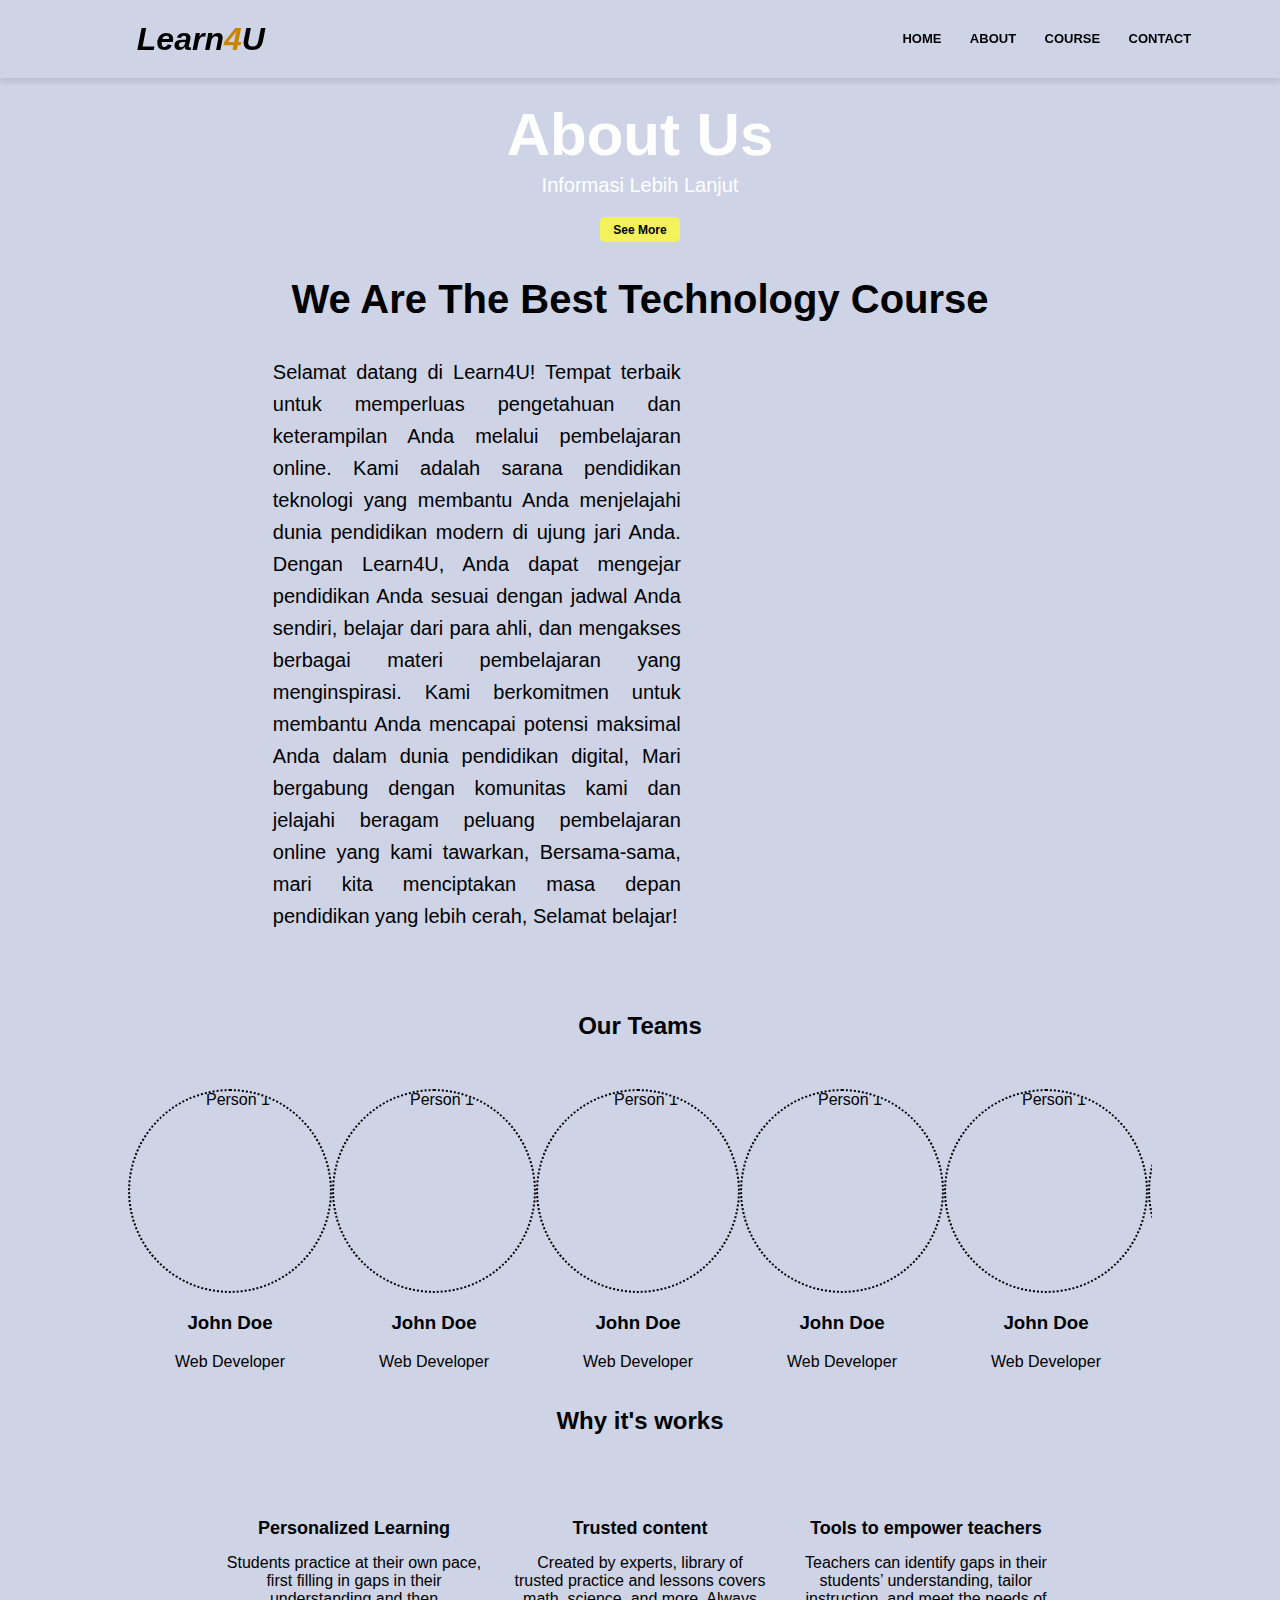
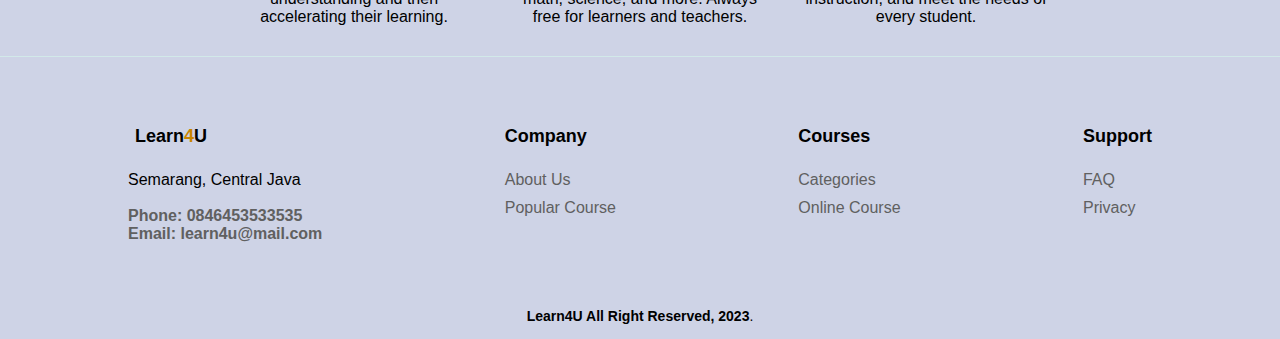
==== about.html @ 603eaa13 "Learn4U" ====
<!DOCTYPE html>
<html lang="en">

<head>
  <meta charset="UTF-8" />
  <meta http-equiv="X-UA-Compatible" content="IE=edge" />
  <meta name="viewport" content="width=device-width, initial-scale=1.0" />
  <title>Learn4U</title>
  <link rel="stylesheet" href="assets/css/about.css" />
  <link rel="preconnect" href="https://fonts.googleapis.com" />
  <link rel="preconnect" href="https://fonts.gstatic.com" crossorigin />
  <link href="https://fonts.googleapis.com/css2?family=Noto+Serif:ital,wght@0,400;0,700;1,400;1,700&display=swap"
    rel="stylesheet" />
  <link rel="stylesheet" href="https://cdnjs.cloudflare.com/ajax/libs/font-awesome/6.2.1/css/all.min.css"
    integrity="sha512-MV7K8+y+gLIBoVD59lQIYicR65iaqukzvf/nwasF0nqhPay5w/9lJmVM2hMDcnK1OnMGCdVK+iQrJ7lzPJQd1w=="
    crossorigin="anonymous" referrerpolicy="no-referrer" />

<body>
  </head>

  <body>
    <section class="header">
      <nav>
        <a href="index.html" class="nav-logo">
          <img src="./assets/images/logo.png" alt="" />
          Learn<span>4</span>U
        </a>
        <i class="fa-solid fa fa-bars" onclick="showMenu()"></i>
        <div class="nav-links" id="navLinks">
          <i class="fa-solid fa fa-xmark" onclick="hideMenu()"></i>
          <ul>
            <li><a href="./index.html">HOME</a></li>
            <li><a href="./about.html">ABOUT</a></li>
            <li><a href="./course.html">COURSE</a></li>
            <li><a href="./contact.html">CONTACT</a></li>
          </ul>
        </div>
      </nav>
    </section>

    <section class="title">
      <div class="title-text">
        <h1>About Us</h1>
        <p>Informasi Lebih Lanjut</p>
      </div>
      <div class="title-button">
        <button>
          See More
        </button>
      </div>
    </section>

    <!-- about us content -->
    <section class="about-us" id="about-us">
      <div class="about-us-row">
        <div class="about-col">
          <div class="about-us-title">
            <h1>We are the best technology course </h1>
          </div>
          <div class="about-us-text-img">
            <div class="about-us-text">
              </p>Selamat datang di Learn4U! Tempat terbaik untuk memperluas pengetahuan dan keterampilan Anda melalui
              pembelajaran online. Kami adalah sarana pendidikan teknologi yang membantu Anda menjelajahi dunia
              pendidikan
              modern di ujung jari Anda.
              Dengan Learn4U, Anda dapat mengejar pendidikan Anda sesuai dengan jadwal Anda sendiri, belajar dari para
              ahli, dan mengakses berbagai materi pembelajaran yang menginspirasi. Kami berkomitmen untuk membantu Anda
              mencapai potensi maksimal Anda dalam dunia pendidikan digital,
              Mari bergabung dengan komunitas kami dan jelajahi beragam peluang pembelajaran online yang kami tawarkan,
              Bersama-sama, mari kita menciptakan masa depan pendidikan yang lebih cerah,
              Selamat belajar!</p>
            </div>
            <div class="about-us-img">
              <img src="assets/images/about.jpg" alt="">
            </div>
          </div>
        </div>
      </div>
    </section>

    <div class="our-team">
      <div class="our-team-title">
        <h2>Our Teams</h2>
        <img src="./assets/images/about bottom.png" alt="" />
      </div>

      <div class="slider-container">
        <div class="slider">
          <div class="slide">
            <div class="image-box">
              <img src="assets/images/about-avatar.png" alt="Person 1">
            </div>
            <h3>John Doe</h3>
            <p>Web Developer</p>
          </div>
          <div class="slide">
            <div class="image-box">
              <img src="assets/images/about-avatar2.png" alt="Person 1">
            </div>
            <h3>John Doe</h3>
            <p>Web Developer</p>
          </div>
          <div class="slide">
            <div class="image-box">
              <img src="assets/images/about-avatar.png" alt="Person 1">
            </div>
            <h3>John Doe</h3>
            <p>Web Developer</p>
          </div>
          <div class="slide">
            <div class="image-box">
              <img src="assets/images/about-avatar.png" alt="Person 1">
            </div>
            <h3>John Doe</h3>
            <p>Web Developer</p>
          </div>
          <div class="slide">
            <div class="image-box">
              <img src="assets/images/about-avatar2.png" alt="Person 1">
            </div>
            <h3>John Doe</h3>
            <p>Web Developer</p>
          </div>
          <div class="slide">
            <div class="image-box">
              <img src="assets/images/about-avatar2.png" alt="Person 1">
            </div>
            <h3>John Doe</h3>
            <p>Web Developer</p>
          </div>
        </div>
      </div>
    </div>


    <div class="why-work">
      <div class="why-work-title">
        <h2>Why it's works</h2>
        <img src="./assets/images/about bottom.png" alt="" />
      </div>
      <div class="why-row">
        <div class="why-col">
          <div class="why-img">
            <img src="./assets/images/personalized.png" alt="" />
          </div>
          <div class="why-title">
            Personalized Learning
          </div>
          <div class="why-text">Students practice at their own pace, first filling in gaps in their understanding and
            then accelerating their learning.</div>
        </div>
        <div class="why-col">
          <div class="why-img">
            <img src="./assets/images/trust.png" alt="" />
          </div>
          <div class="why-title">
            Trusted content
          </div>
          <div class="why-text">Created by experts, library of trusted practice and lessons covers math, science, and
            more. Always free for learners and
            teachers.</div>
        </div>
        <div class="why-col">
          <div class="why-img">
            <img src="./assets/images/tools.png" alt="" />
          </div>
          <div class="why-title">
            Tools to empower teachers
          </div>
          <div class="why-text">Teachers can identify gaps in their students’ understanding, tailor instruction, and
            meet the needs of every student.</div>
        </div>
      </div>
    </div>


    <!--------- footer --------->
    <!-- Footer -->
    <section class="footer">
      <div class="footer-top">
        <div class="container">
          <div class="row">

            <div class="col-lg-3 col-md-6">
              <div class="footer-info">
                <h4>
                  <img src="./assets/images/logo.png" alt="" />
                  Learn<span>4</span>U
                </h4>
                <p>
                  Semarang, Central Java<br><br>
                  <strong>Phone: 0846453533535</strong> <br>
                  <strong>Email: learn4u@mail.com</strong> <br>
                </p>
                <div class="icons">
                  <i class="fa-brands fa-facebook"></i>
                  <i class="fa-brands fa-twitter"></i>
                  <i class="fa-brands fa-instagram"></i>
                  <i class="fa-brands fa-linkedin"></i>
                </div>
              </div>
            </div>

            <div class="footer-links">
              <h4>Company</h4>
              <ul>
                <li><a href="">About Us</a></li>
                <li><a href="">Popular Course</a></li>
              </ul>
            </div>

            <div class="footer-links">
              <h4>Courses</h4>
              <ul>
                <li><a href="">Categories</a></li>
                <li><a href="">Online Course</a></li>
              </ul>
            </div>

            <div class="footer-links">
              <h4>Support</h4>
              <ul>
                <li><a href="">FAQ</a></li>
                <li><a href="">Privacy</a></li>
              </ul>
            </div>

          </div>
        </div>
      </div>

      <div class="container">
        <div class="copyright">
          <strong><span>Learn4U All Right Reserved, 2023</span></strong>.
        </div>
      </div>
    </section>

    <script src="assets/js/script.js"></script>

  </body>

</html>
---- assets/css/about.css ----
body {
  font-family: "Roboto", sans-serif;
  margin: 0;
  padding: 0;
  box-sizing: border-box;
  background: #ced3e6;
}

.header {
  position: fixed;
  top: 0;
  left: 0;
  right: 0;
  background-color: #ced3e6;
  /* border-bottom: 2px solid #8f8f8f; */
  height: fit-content;
  z-index: 10;
  font-weight: bold;
  box-shadow: 0px 4px 6px rgba(0, 0, 0, 0.1);
}

nav {
  display: flex;
  padding: 5px 6%;
  justify-content: space-between;
  align-items: center;
}
nav img {
  width: 50px;
  margin-right: 10px;
}
.nav-logo {
  display: flex;
  align-items: center;
  color: black;
  font-size: 2rem;
  font-weight: 700;
  font-style: italic;
  text-decoration: none;
}
.nav-logo span {
  font-weight: 700;
  color: #c88500;
}
.nav-links {
  flex: 1;
  text-align: right;
}
.nav-links ul li {
  list-style: none;
  display: inline-block;
  padding: 8px 12px;
  position: relative;
}
.nav-links ul li a {
  color: black;
  text-decoration: none;
  font-size: 13px;
}
.nav-links ul li::after {
  content: "";
  width: 0%;
  height: 2px;
  background: #c88500;
  display: block;
  margin: auto;
  transition: 0.5s;
}
.nav-links ul li:hover::after {
  width: 100%;
}

.title {
  margin-top: 100px;
  text-align: center;
}

.title-text h1 {
  color: #fff;
  font-weight: bold;
  margin-bottom: 0;
  font-size: 60px;
}

.title-text p {
  color: #fff;
  margin-top: 5px;
  font-size: 20px;
}

.title-button button {
  height: 25px;
  width: 80px;
  font-size: 12px;
  border-radius: 5px;
  background-color: #f3f25b;
  border: 0;
  cursor: pointer;
  font-weight: bold;
}

.text-box {
  position: absolute;
  top: 50%;
  right: 50%;
  transform: translate(50%, -50%);
  text-align: center;
  color: #fff;
  width: 90%;
}
.text-box h1 {
  font-size: 48px;
}
.text-box p {
  margin: 10px 0 40px;
  font-size: 14px;
}
.section-btn {
  border: 1px solid #c88500;
  background: transparent;
  color: #c88500;
}
.section-btn:hover {
  color: #fff;
}
nav .fa {
  display: none;
}
@media (max-width: 700px) {
  .text-box h1 {
    font-size: 20px;
  }
  .nav-links ul li {
    display: block;
  }
  .nav-links {
    position: absolute;
    background: #ced3e6;
    height: 100vh;
    width: 200px;
    top: -1500px;
    right: 0px;
    text-align: left;
    z-index: 2;
    transition: 0.7s;
    box-shadow: 0px 4px 6px rgba(0, 0, 0, 0.1);
  }
  nav .fa {
    display: block;
    color: #fff;
    margin: 10px;
    font-size: 22px;
    cursor: pointer;
  }
  .nav-links ul {
    padding: 30px;
  }
}

/*About Us*/
.about-us {
  width: 80%;
  margin: auto;
}
.about-us-row {
  justify-content: center;
}

.about-us-title {
  color: #000;
  text-align: center;
  font-size: 20px;
  font-style: normal;
  text-transform: capitalize;
  flex-shrink: 0;
  line-height: 0px;
}

.about-us-text-img {
  display: flex;
  flex-direction: row;
  justify-content: center;
  align-items: center;
  margin: -50px auto;
  line-height: 200%;
  width: 80%;
}

.about-us-text {
  width: 50%;
  text-align: justify;
  font-size: 20px;
}

.about-us-img {
  width: 40%;
  margin: 0;
}
.about-us-text-img img {
  margin: 0;
  max-width: 100%;
  height: auto;
}

/* footer */

.footer {
  height: fit-content;
  /* color: #606060; */
  background-color: #ced3e6;
  padding: 15px 0;
  border-top: 1px solid #D2E9E9;
}

.footer .container {
  text-align: left;
  width: 80%;
  margin: auto;
}

.footer .col-lg-3 {
  text-align: left;
}

.footer h4 {
  color: #000;
  font-size: 18px;
}

.footer h4 img {
  width: 24px;
  margin-right: 2px;
  vertical-align: middle;
}

.footer h4 span {
  font-weight: 700;
  color: #c88500;
}

.footer ul {
  list-style: none;
  padding: 0;
}

.footer ul li {
  margin-bottom: 10px;
}

.footer a {
  color: #606060;
  text-decoration: none;
}

.footer .copyright {
  text-align: center;
  margin-top: 20px;
  font-size: 14px;
}

.footer .footer-info {
  font-size: 16px;
}

.footer .footer-info strong {
  color: #606060;
}

@media (max-width: 700px) {
  .footer .col-lg-3 {
    text-align: center;
  }
}

.icons i {
  color: #606060;
  margin-right: 10px;
  cursor: pointer;
  padding: 18px 0;
  font-size: 25px;
}
.fa-heart {
  color: #606060;
}

/* about us page */

.about-us img {
  padding-top: 80px;
  padding-bottom: 50px;
}
.row {
  margin-top: 3%;
  display: flex;
  justify-content: space-between;
}
.about-col {
  flex-basis: 48%;
  padding: 30px 2px;
}
.about-col img {
  width: 100%;
}
.about-col h1 {
  padding-top: 0;
}
.about-col p {
  padding: 15px 0 25px;
}

/*Our Team*/
.our-team-title {
  display: flex;
  flex-direction: column;
  align-items: center;
  margin-bottom: 30px;
}

/* Your CSS styles here */
.slider-container {
  width: 80%;
  margin: 0 auto;
  overflow: hidden;
}

.slider {
  display: flex;
  width: 100%;
  transition: transform 0.3s ease-in-out;
}

.slide {
  margin: 0 auto;
  text-align: center;
}

.image-box {
  width: 200px;
  height: 200px;
  margin: 0 auto;
  overflow: hidden;
  border-radius: 50%;
  border: 2px dotted #000;
}

.image-box img {
  width: 100%;
  height: 100%;
  display: block;
  object-fit: cover;
  border-radius: 50%;
}

/*Why work*/
.why-work-title {
  display: flex;
  flex-direction: column;
  align-items: center;
}

.why-row {
  display: flex;
  margin: 0 auto;
  width: 80%;
  justify-content: center;
}

.why-col {
  margin: 30px 15px 30px 15px;
  width: 25%;
  display: flex;
  flex-direction: column;
  justify-content: center;
  text-align: center;
}

.why-img {
  margin-bottom: 15px;
}
.why-title {
  font-weight: bold;
  font-size: 18px;
  margin-bottom: 15px;
}

.why-text {
  font-size: 16px;
}
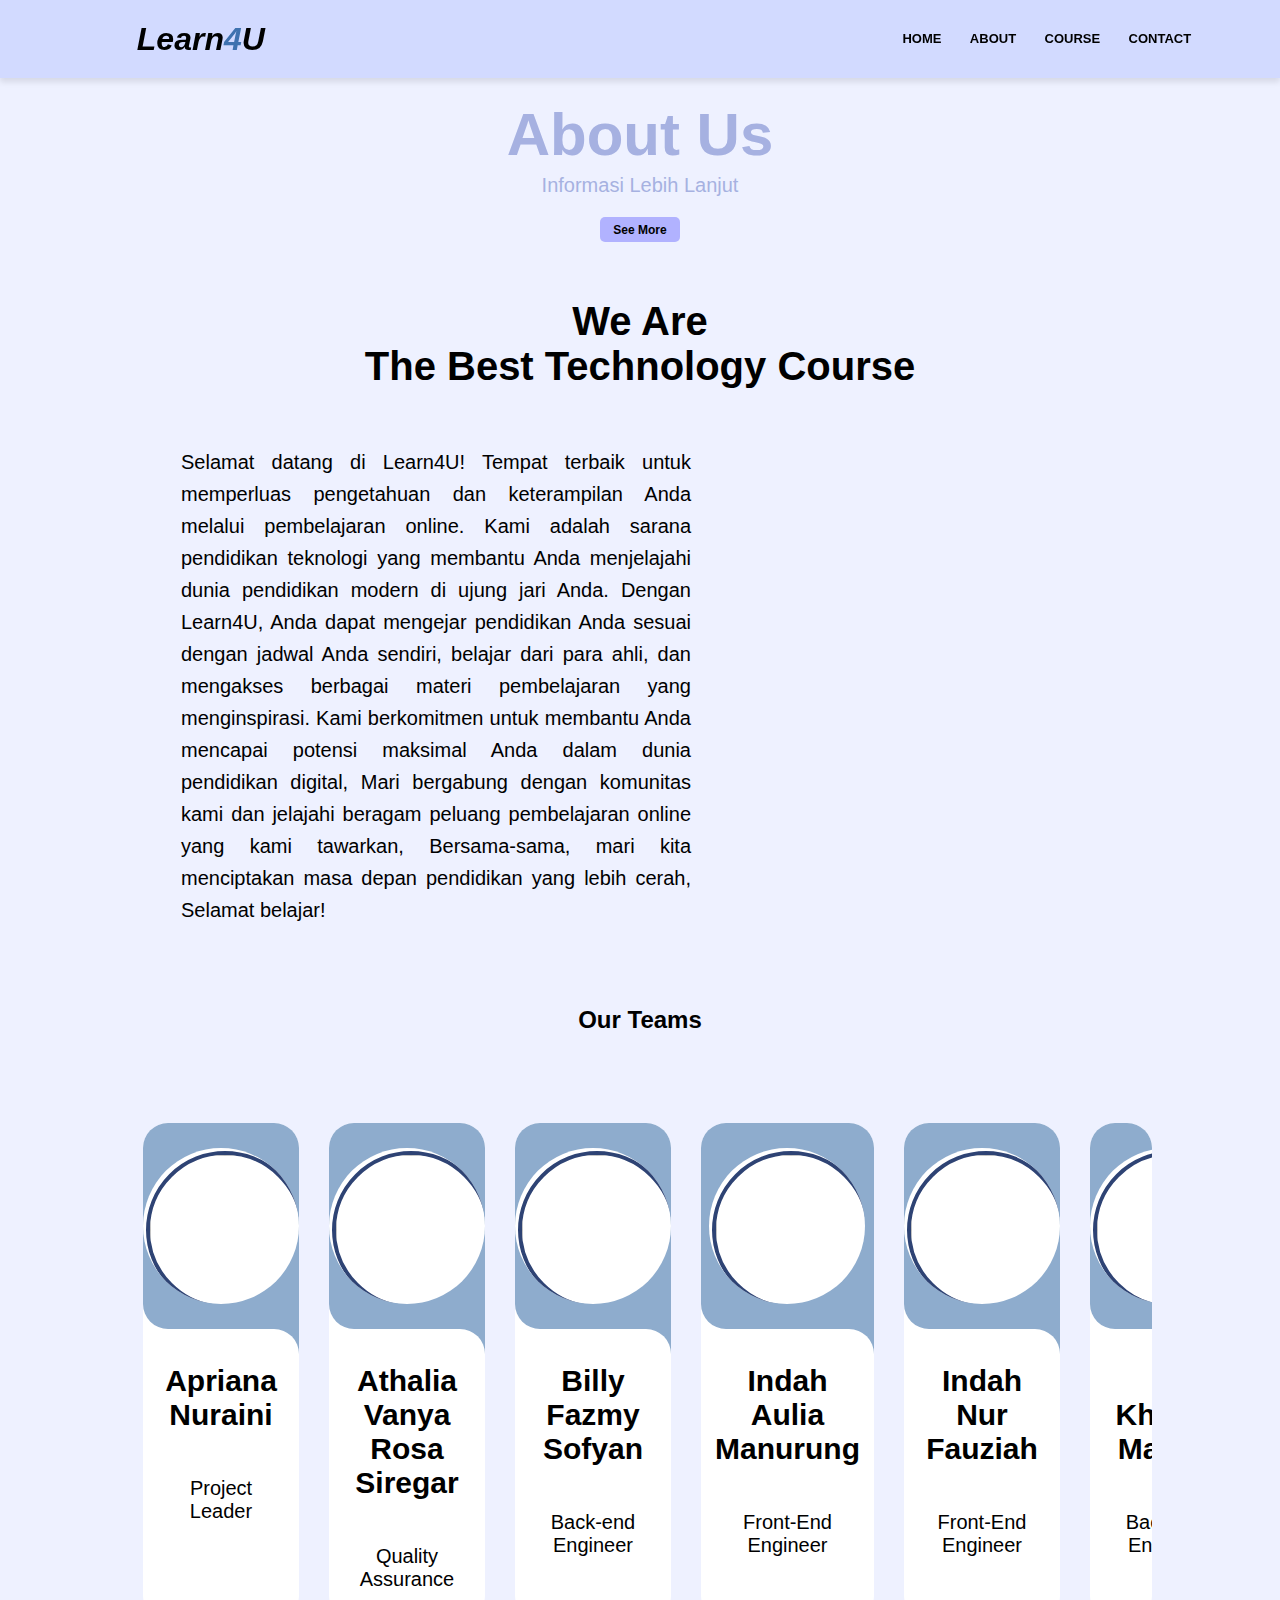
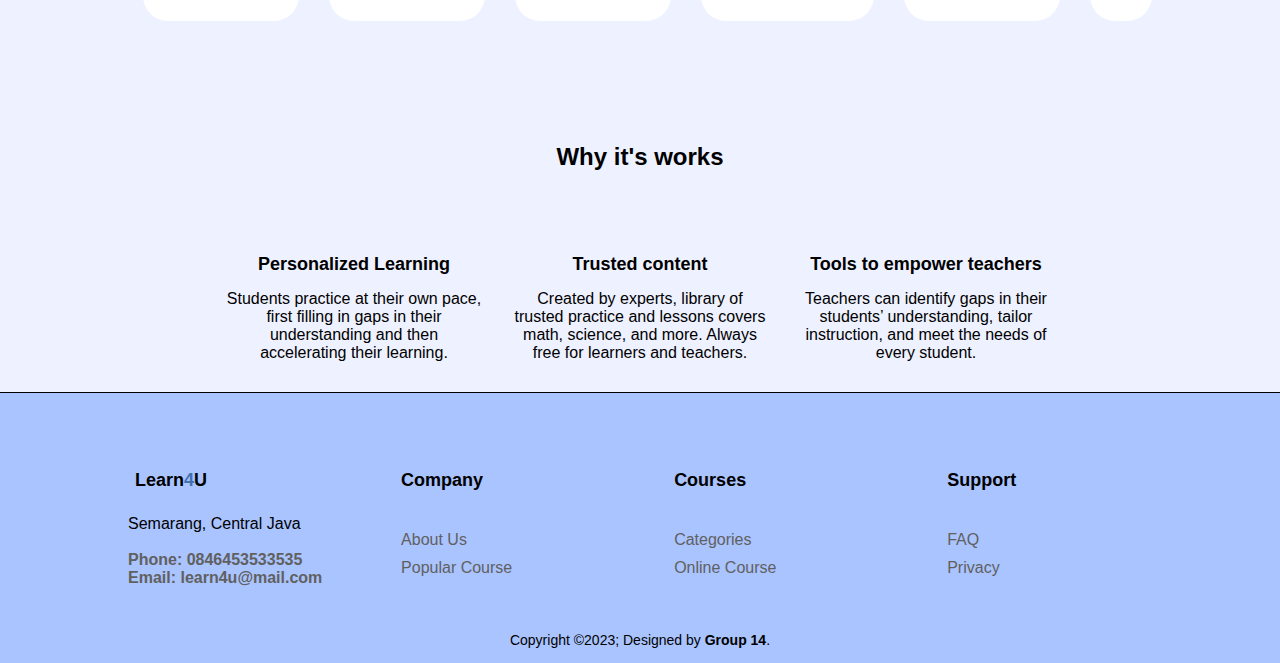
==== commit 36aa9028: "create logo" ====
--- a/about.html
+++ b/about.html
@@ -5,6 +5,7 @@
   <meta charset="UTF-8" />
   <meta http-equiv="X-UA-Compatible" content="IE=edge" />
   <meta name="viewport" content="width=device-width, initial-scale=1.0" />
+  <link rel="icon" href="assets/images/logo.png" type="image/png">
   <title>Learn4U</title>
   <link rel="stylesheet" href="assets/css/about.css" />
   <link rel="preconnect" href="https://fonts.googleapis.com" />
@@ -15,229 +16,255 @@
     integrity="sha512-MV7K8+y+gLIBoVD59lQIYicR65iaqukzvf/nwasF0nqhPay5w/9lJmVM2hMDcnK1OnMGCdVK+iQrJ7lzPJQd1w=="
     crossorigin="anonymous" referrerpolicy="no-referrer" />
 
+</head>
+
 <body>
-  </head>
-
-  <body>
-    <section class="header">
-      <nav>
-        <a href="index.html" class="nav-logo">
-          <img src="./assets/images/logo.png" alt="" />
-          Learn<span>4</span>U
-        </a>
-        <i class="fa-solid fa fa-bars" onclick="showMenu()"></i>
-        <div class="nav-links" id="navLinks">
-          <i class="fa-solid fa fa-xmark" onclick="hideMenu()"></i>
+  <section class="header">
+    <nav>
+      <a href="index.html" class="nav-logo">
+        <img src="./assets/images/logo.png" alt="" />
+        Learn<span>4</span>U
+      </a>
+      <i class="fa-solid fa fa-bars" onclick="showMenu()"></i>
+      <div class="nav-links" id="navLinks">
+        <i class="fa-solid fa fa-xmark" onclick="hideMenu()"></i>
+        <ul>
+          <li><a href="./index.html">HOME</a></li>
+          <li><a href="./about.html">ABOUT</a></li>
+          <li><a href="./course.html">COURSE</a></li>
+          <li><a href="./contact.html">CONTACT</a></li>
+        </ul>
+      </div>
+    </nav>
+  </section>
+
+  <section class="title">
+    <div class="title-text">
+      <h1>About Us</h1>
+      <p>Informasi Lebih Lanjut</p>
+    </div>
+    <div class="title-button">
+      <button>
+        See More
+      </button>
+    </div>
+  </section>
+
+  <!-- about us content -->
+  <section class="about-us" id="about-us">
+    <div class="about-us-row">
+      <div class="about-col">
+        <div class="about-us-title">
+          <h1>We are <br> the best technology course</h1>
+        </div>
+        <div class="about-us-text-img">
+          <div class="about-us-text">
+            </p>Selamat datang di Learn4U! Tempat terbaik untuk memperluas pengetahuan dan keterampilan Anda melalui
+            pembelajaran online. Kami adalah sarana pendidikan teknologi yang membantu Anda menjelajahi dunia
+            pendidikan
+            modern di ujung jari Anda.
+            Dengan Learn4U, Anda dapat mengejar pendidikan Anda sesuai dengan jadwal Anda sendiri, belajar dari para
+            ahli, dan mengakses berbagai materi pembelajaran yang menginspirasi. Kami berkomitmen untuk membantu Anda
+            mencapai potensi maksimal Anda dalam dunia pendidikan digital,
+            Mari bergabung dengan komunitas kami dan jelajahi beragam peluang pembelajaran online yang kami tawarkan,
+            Bersama-sama, mari kita menciptakan masa depan pendidikan yang lebih cerah,
+            Selamat belajar!</p>
+          </div>
+          <div class="about-us-img">
+            <img src="assets/images/about.jpg" alt="">
+          </div>
+        </div>
+      </div>
+    </div>
+  </section>
+
+  <div class="our-team">
+    <div class="our-team-title">
+      <h2>Our Teams</h2>
+      <img src="./assets/images/about bottom.png" alt="" />
+    </div>
+    <div class="slide-container">
+      <div class="slide-content">
+        <div class="card">
+          <div class="image-content">
+            <span class="overlay"></span>
+            <div class="card-image">
+              <img src="assets/images/ana.png" alt="" class="card-img">
+            </div>
+          </div>
+          <div class="card-content">
+            <h2 class="name">Apriana Nuraini</h2>
+            <p class="description">Project Leader</p>
+          </div>
+        </div>
+        <div class="card">
+          <div class="image-content">
+            <span class="overlay"></span>
+            <div class="card-image">
+              <img src="assets/images/vanya.png" alt="" class="card-img">
+            </div>
+          </div>
+          <div class="card-content">
+            <h2 class="name">Athalia Vanya Rosa Siregar</h2>
+            <p class="description">Quality Assurance</p>
+          </div>
+        </div>
+        <div class="card">
+          <div class="image-content">
+            <span class="overlay"></span>
+            <div class="card-image">
+              <img src="assets/images/billy.png" alt="" class="card-img">
+            </div>
+          </div>
+          <div class="card-content">
+            <h2 class="name">Billy Fazmy Sofyan</h2>
+            <p class="description">Back-end Engineer</p>
+          </div>
+        </div>
+        <div class="card">
+          <div class="image-content">
+            <span class="overlay"></span>
+            <div class="card-image">
+              <img src="assets/images/indah aulia.png" alt="" class="card-img">
+            </div>
+          </div>
+          <div class="card-content">
+            <h2 class="name">Indah Aulia Manurung</h2>
+            <p class="description">Front-End Engineer</p>
+          </div>
+        </div>
+        <div class="card">
+          <div class="image-content">
+            <span class="overlay"></span>
+            <div class="card-image">
+              <img src="assets/images/indah nur.png" alt="" class="card-img">
+            </div>
+          </div>
+          <div class="card-content">
+            <h2 class="name">Indah Nur Fauziah</h2>
+            <p class="description">Front-End Engineer</p>
+          </div>
+        </div>
+        <div class="card">
+          <div class="image-content">
+            <span class="overlay"></span>
+            <div class="card-image">
+              <img src="assets/images/arif.png" alt="" class="card-img">
+            </div>
+          </div>
+          <div class="card-content">
+            <h2 class="name">M. Khoirul Ma'Arif</h2>
+            <p class="description">Back-end Engineer</p>
+          </div>
+        </div>
+      </div>
+    </div>
+    <div class="slider-navBtn">
+      <button id="prevBtn"><i class="fas fa-chevron-left"></i></button>
+      <button id="nextBtn"><i class="fas fa-chevron-right"></i></button>
+    </div>
+  </div>
+
+  <div class="why-work">
+    <div class="why-work-title">
+      <h2>Why it's works</h2>
+      <img src="./assets/images/about bottom2.png" alt="" />
+    </div>
+    <div class="why-row">
+      <div class="why-col">
+        <div class="why-img">
+          <img src="./assets/images/personalized.png" alt="" />
+        </div>
+        <div class="why-title">
+          Personalized Learning
+        </div>
+        <div class="why-text">Students practice at their own pace, first filling in gaps in their understanding and
+          then accelerating their learning.</div>
+      </div>
+      <div class="why-col">
+        <div class="why-img">
+          <img src="./assets/images/trust.png" alt="" />
+        </div>
+        <div class="why-title">
+          Trusted content
+        </div>
+        <div class="why-text">Created by experts, library of trusted practice and lessons covers math, science, and
+          more. Always free for learners and
+          teachers.</div>
+      </div>
+      <div class="why-col">
+        <div class="why-img">
+          <img src="./assets/images/tools.png" alt="" />
+        </div>
+        <div class="why-title">
+          Tools to empower teachers
+        </div>
+        <div class="why-text">Teachers can identify gaps in their students’ understanding, tailor instruction, and
+          meet the needs of every student.</div>
+      </div>
+    </div>
+  </div>
+
+  <!--------- footer --------->
+  <!-- Footer -->
+  <section class="footer">
+    <div class="footer-top">
+      <div class="footer-row">
+
+        <div class="footer-links">
+          <div class="footer-info">
+            <h4>
+              <img src="./assets/images/logo.png" alt="" />
+              Learn<span>4</span>U
+            </h4>
+            <p>
+              Semarang, Central Java<br><br>
+              <strong>Phone: 0846453533535</strong> <br>
+              <strong>Email: learn4u@mail.com</strong> <br>
+            </p>
+            <div class="icons">
+              <i class="fa-brands fa-facebook"></i>
+              <i class="fa-brands fa-twitter"></i>
+              <i class="fa-brands fa-instagram"></i>
+              <i class="fa-brands fa-linkedin"></i>
+            </div>
+          </div>
+        </div>
+
+        <div class="footer-links">
+          <h4>Company</h4>
           <ul>
-            <li><a href="./index.html">HOME</a></li>
-            <li><a href="./about.html">ABOUT</a></li>
-            <li><a href="./course.html">COURSE</a></li>
-            <li><a href="./contact.html">CONTACT</a></li>
+            <li><a href="">About Us</a></li>
+            <li><a href="">Popular Course</a></li>
           </ul>
         </div>
-      </nav>
-    </section>
-
-    <section class="title">
-      <div class="title-text">
-        <h1>About Us</h1>
-        <p>Informasi Lebih Lanjut</p>
-      </div>
-      <div class="title-button">
-        <button>
-          See More
-        </button>
-      </div>
-    </section>
-
-    <!-- about us content -->
-    <section class="about-us" id="about-us">
-      <div class="about-us-row">
-        <div class="about-col">
-          <div class="about-us-title">
-            <h1>We are the best technology course </h1>
-          </div>
-          <div class="about-us-text-img">
-            <div class="about-us-text">
-              </p>Selamat datang di Learn4U! Tempat terbaik untuk memperluas pengetahuan dan keterampilan Anda melalui
-              pembelajaran online. Kami adalah sarana pendidikan teknologi yang membantu Anda menjelajahi dunia
-              pendidikan
-              modern di ujung jari Anda.
-              Dengan Learn4U, Anda dapat mengejar pendidikan Anda sesuai dengan jadwal Anda sendiri, belajar dari para
-              ahli, dan mengakses berbagai materi pembelajaran yang menginspirasi. Kami berkomitmen untuk membantu Anda
-              mencapai potensi maksimal Anda dalam dunia pendidikan digital,
-              Mari bergabung dengan komunitas kami dan jelajahi beragam peluang pembelajaran online yang kami tawarkan,
-              Bersama-sama, mari kita menciptakan masa depan pendidikan yang lebih cerah,
-              Selamat belajar!</p>
-            </div>
-            <div class="about-us-img">
-              <img src="assets/images/about.jpg" alt="">
-            </div>
-          </div>
-        </div>
-      </div>
-    </section>
-
-    <div class="our-team">
-      <div class="our-team-title">
-        <h2>Our Teams</h2>
-        <img src="./assets/images/about bottom.png" alt="" />
-      </div>
-
-      <div class="slider-container">
-        <div class="slider">
-          <div class="slide">
-            <div class="image-box">
-              <img src="assets/images/about-avatar.png" alt="Person 1">
-            </div>
-            <h3>John Doe</h3>
-            <p>Web Developer</p>
-          </div>
-          <div class="slide">
-            <div class="image-box">
-              <img src="assets/images/about-avatar2.png" alt="Person 1">
-            </div>
-            <h3>John Doe</h3>
-            <p>Web Developer</p>
-          </div>
-          <div class="slide">
-            <div class="image-box">
-              <img src="assets/images/about-avatar.png" alt="Person 1">
-            </div>
-            <h3>John Doe</h3>
-            <p>Web Developer</p>
-          </div>
-          <div class="slide">
-            <div class="image-box">
-              <img src="assets/images/about-avatar.png" alt="Person 1">
-            </div>
-            <h3>John Doe</h3>
-            <p>Web Developer</p>
-          </div>
-          <div class="slide">
-            <div class="image-box">
-              <img src="assets/images/about-avatar2.png" alt="Person 1">
-            </div>
-            <h3>John Doe</h3>
-            <p>Web Developer</p>
-          </div>
-          <div class="slide">
-            <div class="image-box">
-              <img src="assets/images/about-avatar2.png" alt="Person 1">
-            </div>
-            <h3>John Doe</h3>
-            <p>Web Developer</p>
-          </div>
-        </div>
-      </div>
-    </div>
-
-
-    <div class="why-work">
-      <div class="why-work-title">
-        <h2>Why it's works</h2>
-        <img src="./assets/images/about bottom.png" alt="" />
-      </div>
-      <div class="why-row">
-        <div class="why-col">
-          <div class="why-img">
-            <img src="./assets/images/personalized.png" alt="" />
-          </div>
-          <div class="why-title">
-            Personalized Learning
-          </div>
-          <div class="why-text">Students practice at their own pace, first filling in gaps in their understanding and
-            then accelerating their learning.</div>
-        </div>
-        <div class="why-col">
-          <div class="why-img">
-            <img src="./assets/images/trust.png" alt="" />
-          </div>
-          <div class="why-title">
-            Trusted content
-          </div>
-          <div class="why-text">Created by experts, library of trusted practice and lessons covers math, science, and
-            more. Always free for learners and
-            teachers.</div>
-        </div>
-        <div class="why-col">
-          <div class="why-img">
-            <img src="./assets/images/tools.png" alt="" />
-          </div>
-          <div class="why-title">
-            Tools to empower teachers
-          </div>
-          <div class="why-text">Teachers can identify gaps in their students’ understanding, tailor instruction, and
-            meet the needs of every student.</div>
-        </div>
-      </div>
-    </div>
-
-
-    <!--------- footer --------->
-    <!-- Footer -->
-    <section class="footer">
-      <div class="footer-top">
-        <div class="container">
-          <div class="row">
-
-            <div class="col-lg-3 col-md-6">
-              <div class="footer-info">
-                <h4>
-                  <img src="./assets/images/logo.png" alt="" />
-                  Learn<span>4</span>U
-                </h4>
-                <p>
-                  Semarang, Central Java<br><br>
-                  <strong>Phone: 0846453533535</strong> <br>
-                  <strong>Email: learn4u@mail.com</strong> <br>
-                </p>
-                <div class="icons">
-                  <i class="fa-brands fa-facebook"></i>
-                  <i class="fa-brands fa-twitter"></i>
-                  <i class="fa-brands fa-instagram"></i>
-                  <i class="fa-brands fa-linkedin"></i>
-                </div>
-              </div>
-            </div>
-
-            <div class="footer-links">
-              <h4>Company</h4>
-              <ul>
-                <li><a href="">About Us</a></li>
-                <li><a href="">Popular Course</a></li>
-              </ul>
-            </div>
-
-            <div class="footer-links">
-              <h4>Courses</h4>
-              <ul>
-                <li><a href="">Categories</a></li>
-                <li><a href="">Online Course</a></li>
-              </ul>
-            </div>
-
-            <div class="footer-links">
-              <h4>Support</h4>
-              <ul>
-                <li><a href="">FAQ</a></li>
-                <li><a href="">Privacy</a></li>
-              </ul>
-            </div>
-
-          </div>
-        </div>
-      </div>
-
-      <div class="container">
-        <div class="copyright">
-          <strong><span>Learn4U All Right Reserved, 2023</span></strong>.
-        </div>
-      </div>
-    </section>
-
-    <script src="assets/js/script.js"></script>
-
-  </body>
-
+
+        <div class="footer-links">
+          <h4>Courses</h4>
+          <ul>
+            <li><a href="">Categories</a></li>
+            <li><a href="">Online Course</a></li>
+          </ul>
+        </div>
+
+        <div class="footer-links">
+          <h4>Support</h4>
+          <ul>
+            <li><a href="">FAQ</a></li>
+            <li><a href="">Privacy</a></li>
+          </ul>
+        </div>
+
+      </div>
+    </div>
+    <div class="copyright">
+      Copyright ©2023; Designed by
+      <strong><span class = "designer">Group 14</span></strong>.
+    </div>
+  </section>
+
+  <script src="assets/js/script.js"></script>
+  <script src="assets/js/about.js"></script>
+
+</body>
 </html>--- a/assets/css/about.css
+++ b/assets/css/about.css
@@ -3,7 +3,7 @@
   margin: 0;
   padding: 0;
   box-sizing: border-box;
-  background: #ced3e6;
+  background: #EEF1FF;
 }
 
 .header {
@@ -11,7 +11,7 @@
   top: 0;
   left: 0;
   right: 0;
-  background-color: #ced3e6;
+  background-color: #D2DAFF;
   /* border-bottom: 2px solid #8f8f8f; */
   height: fit-content;
   z-index: 10;
@@ -40,7 +40,7 @@
 }
 .nav-logo span {
   font-weight: 700;
-  color: #c88500;
+  color: #3F72AF;
 }
 .nav-links {
   flex: 1;
@@ -61,7 +61,7 @@
   content: "";
   width: 0%;
   height: 2px;
-  background: #c88500;
+  background: #000000;
   display: block;
   margin: auto;
   transition: 0.5s;
@@ -76,14 +76,14 @@
 }
 
 .title-text h1 {
-  color: #fff;
+  color: #A6B1E1;
   font-weight: bold;
   margin-bottom: 0;
   font-size: 60px;
 }
 
 .title-text p {
-  color: #fff;
+  color: #A6B1E1;
   margin-top: 5px;
   font-size: 20px;
 }
@@ -93,10 +93,16 @@
   width: 80px;
   font-size: 12px;
   border-radius: 5px;
-  background-color: #f3f25b;
+  background: #B1B2FF;
   border: 0;
   cursor: pointer;
   font-weight: bold;
+  transition: background 0.5s;
+}
+
+.title-button button:hover {
+  background: #B1B2FF;
+  transition: background 0.5s;
 }
 
 .text-box {
@@ -116,9 +122,9 @@
   font-size: 14px;
 }
 .section-btn {
-  border: 1px solid #c88500;
+  border: 1px solid #B1B2FF;
   background: transparent;
-  color: #c88500;
+  color: #B1B2FF;
 }
 .section-btn:hover {
   color: #fff;
@@ -126,7 +132,7 @@
 nav .fa {
   display: none;
 }
-@media (max-width: 700px) {
+@media (max-width: 768px) {
   .text-box h1 {
     font-size: 20px;
   }
@@ -135,7 +141,7 @@
   }
   .nav-links {
     position: absolute;
-    background: #ced3e6;
+    background: #6499E9;
     height: 100vh;
     width: 200px;
     top: -1500px;
@@ -143,7 +149,6 @@
     text-align: left;
     z-index: 2;
     transition: 0.7s;
-    box-shadow: 0px 4px 6px rgba(0, 0, 0, 0.1);
   }
   nav .fa {
     display: block;
@@ -158,10 +163,7 @@
 }
 
 /*About Us*/
-.about-us {
-  width: 80%;
-  margin: auto;
-}
+
 .about-us-row {
   justify-content: center;
 }
@@ -173,7 +175,7 @@
   font-style: normal;
   text-transform: capitalize;
   flex-shrink: 0;
-  line-height: 0px;
+  /* line-height: 0px; */
 }
 
 .about-us-text-img {
@@ -183,7 +185,6 @@
   align-items: center;
   margin: -50px auto;
   line-height: 200%;
-  width: 80%;
 }
 
 .about-us-text {
@@ -193,33 +194,77 @@
 }
 
 .about-us-img {
+  display: block;
   width: 40%;
   margin: 0;
 }
-.about-us-text-img img {
+.about-us-img img {
+  display: block;
   margin: 0;
   max-width: 100%;
   height: auto;
 }
 
+@media (max-width: 768px) {
+  .about-us-img {
+    visibility: hidden;
+    width: 0;
+  }
+  .about-us-text {
+    width: fit-content;
+    text-align: justify;
+    margin: 0 auto;
+  }
+
+  .about-us-text-img {
+    width: 100%;
+  }
+}
+
+@media (max-width: 1000px) {
+  .about-us-img {
+    visibility: hidden;
+    width: 0;
+  }
+  .about-us-text {
+    width: fit-content;
+    text-align: justify;
+    margin: 0 auto;
+  }
+
+  .about-us-text-img {
+    width: 100%;
+  }
+}
+
+/* footer */
+
 /* footer */
 
 .footer {
   height: fit-content;
   /* color: #606060; */
-  background-color: #ced3e6;
+  background-color:#AAC4FF;
   padding: 15px 0;
-  border-top: 1px solid #D2E9E9;
-}
-
-.footer .container {
+  border-top: 1px solid #000;
+  display: flex;
+  flex-direction: column;
+  justify-content: center;
+}
+
+.footer-row {
   text-align: left;
   width: 80%;
-  margin: auto;
-}
-
-.footer .col-lg-3 {
-  text-align: left;
+  margin: 0 auto;
+  display: flex;
+  justify-content: space-between;
+  flex-basis: calc(33% - 20px);
+}
+
+.footer-links {
+  width: 20%;
+  display: flex;
+  flex-direction: column;
 }
 
 .footer h4 {
@@ -234,8 +279,8 @@
 }
 
 .footer h4 span {
-  font-weight: 700;
-  color: #c88500;
+  font-weight: 768;
+  color:#3F72AF;
 }
 
 .footer ul {
@@ -254,7 +299,7 @@
 
 .footer .copyright {
   text-align: center;
-  margin-top: 20px;
+  margin: 0 auto;
   font-size: 14px;
 }
 
@@ -266,9 +311,19 @@
   color: #606060;
 }
 
-@media (max-width: 700px) {
-  .footer .col-lg-3 {
-    text-align: center;
+.footer-row {
+  margin-top: 3%;
+  display: flex;
+  flex-wrap: wrap;
+  justify-content: space-between;
+}
+
+@media (max-width: 768px) {
+  .footer-links {
+    width: 50%;
+    flex-wrap: wrap;
+    margin: 0 auto;
+    padding: auto;
   }
 }
 
@@ -284,7 +339,10 @@
 }
 
 /* about us page */
-
+.about-us {
+  width: 80%;
+  margin: auto;
+}
 .about-us img {
   padding-top: 80px;
   padding-bottom: 50px;
@@ -316,7 +374,6 @@
   margin-bottom: 30px;
 }
 
-/* Your CSS styles here */
 .slider-container {
   width: 80%;
   margin: 0 auto;
@@ -386,3 +443,155 @@
 .why-text {
   font-size: 16px;
 }
+
+@media (max-width: 768px) {
+  .why-row {
+    width: 80%;
+    flex-direction: column;
+  }
+
+  .why-col {
+    width: 80%;
+    text-align: justify;
+  }
+
+  .why-img {
+    text-align: center;
+  }
+}
+
+/*slider*/
+.slide-container {
+  margin: 0 auto;
+  max-width: 80%;
+  min-width: 30%;
+  width: 100%;
+  padding: 40px 0;
+}
+.slide-content {
+  margin: 0 auto;
+  overflow: hidden;
+  border-radius: 25px;
+}
+.card {
+  border-radius: 25px;
+  background-color: #fff;
+  margin: 0 15px 0 15px;
+  transition: opacity 0.3s ease-in-out, transform 0.3s ease-in-out;
+}
+
+@media screen and (min-width: 768px) {
+  .card {
+    width: 30%;
+    transition: opacity 0.3s ease-in-out, transform 0.3s ease-in-out;
+  }
+  .slide-content {
+    display: flex;
+    flex-direction: row;
+  }
+}
+.image-content,
+.card-content {
+  display: flex;
+  flex-direction: column;
+  align-items: center;
+  padding: 10px 14px;
+}
+.image-content {
+  position: relative;
+  row-gap: 5px;
+  padding: 25px 0;
+}
+.overlay {
+  position: absolute;
+  left: 0;
+  top: 0;
+  height: 100%;
+  width: 100%;
+  background-color: #8EACCD;
+  border-radius: 25px 25px 0 25px;
+}
+.overlay::before,
+.overlay::after {
+  content: "";
+  position: absolute;
+  right: 0;
+  bottom: -40px;
+  height: 40px;
+  width: 40px;
+  background-color: #8EACCD;
+}
+.overlay::after {
+  border-radius: 0 25px 0 0;
+  background-color: #fff;
+}
+.card-image {
+  position: relative;
+  height: 150px;
+  width: 150px;
+  border-radius: 50%;
+  background: #fff;
+  padding: 3px;
+  margin: 0 auto;
+  overflow: hidden;
+}
+
+.card-image .card-img {
+  border: 4px solid #2E4374;
+  width: 100%;
+  height: 100%;
+  display: block;
+  object-fit: cover;
+  border-radius: 50%;
+}
+.name {
+  font-size: 30px;
+  font-weight: bold;
+  text-align: center;
+}
+.description {
+  font-size: 20px;
+  text-align: center;
+}
+
+.slider-navBtn {
+  margin: 10px;
+  display: flex;
+  justify-content: center;
+  color: #5CD2E6;
+  transition: color 0.3s ease;
+}
+
+.slider-navBtn button {
+  margin: 20px;
+  color: #3085C3;
+  background-color: transparent; /* Optional: Remove button background */
+  border: none; /* Optional: Remove button border */
+  font-size: 24px; /* Adjust icon size */
+}
+
+.slider-navBtn button i {
+  font-size: inherit; /* Inherit the font size from the button */
+}
+
+@media screen and (max-width: 768px) {
+  .slide-content {
+    margin: 0 10px;
+  }
+
+  .slide-container {
+    max-width: 60%;
+  }
+}
+
+.card.active {
+  /* Add styles for the active (visible) slide */
+  opacity: 1;
+  transform: scale(1);
+}
+
+.card.inactive {
+  /* Add styles for the inactive (hidden) slides */
+  opacity: 0;
+  transform: scale(0.8);
+}
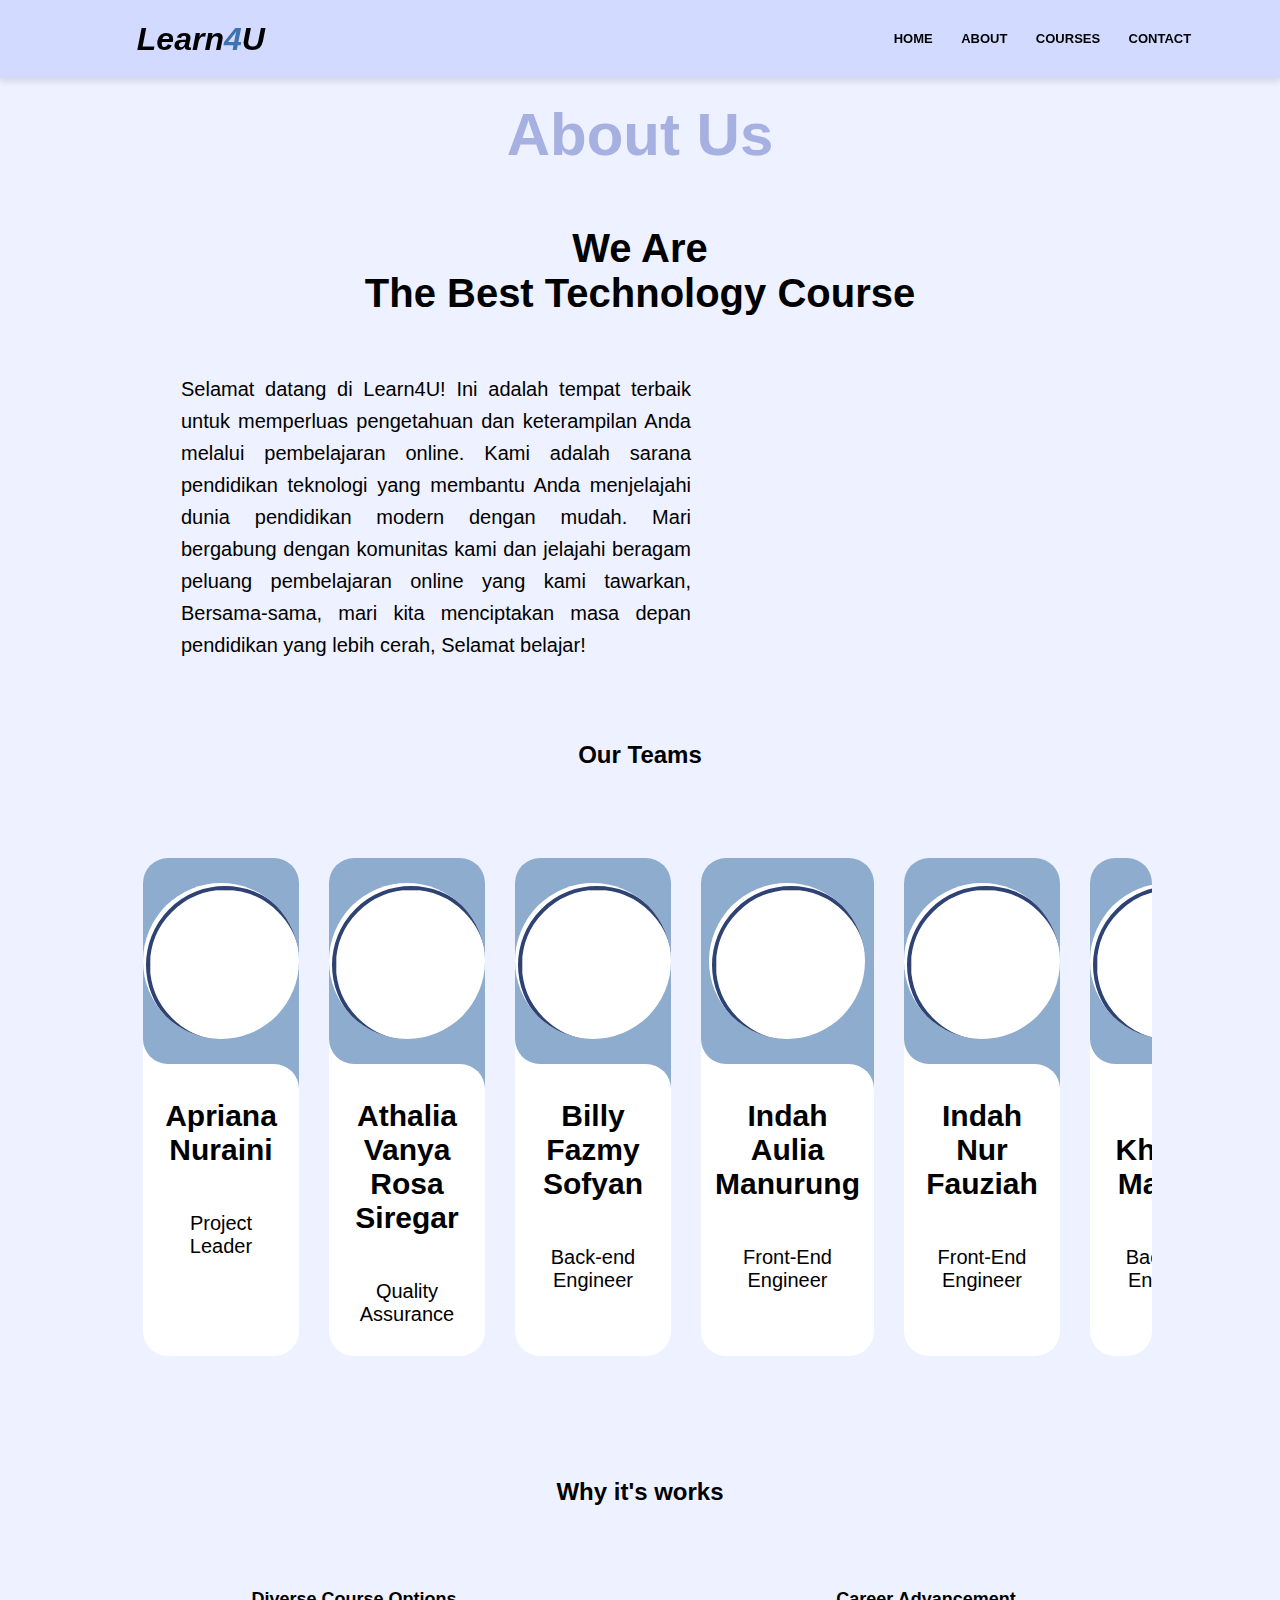
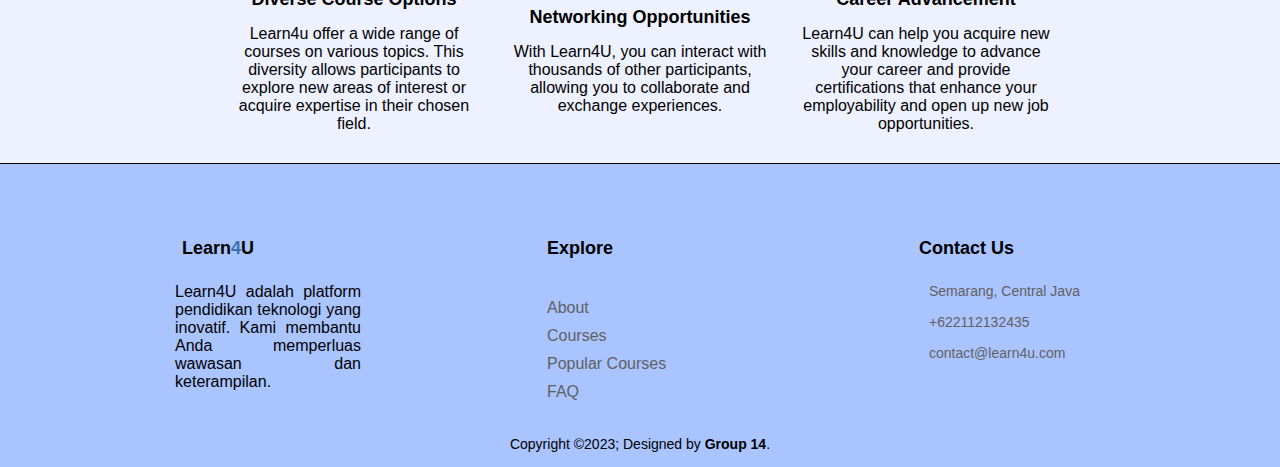
==== commit f4a25da8: "update style home" ====
--- a/about.html
+++ b/about.html
@@ -31,7 +31,7 @@
         <ul>
           <li><a href="./index.html">HOME</a></li>
           <li><a href="./about.html">ABOUT</a></li>
-          <li><a href="./course.html">COURSE</a></li>
+          <li><a href="./courses.html">COURSES</a></li>
           <li><a href="./contact.html">CONTACT</a></li>
         </ul>
       </div>
@@ -41,12 +41,6 @@
   <section class="title">
     <div class="title-text">
       <h1>About Us</h1>
-      <p>Informasi Lebih Lanjut</p>
-    </div>
-    <div class="title-button">
-      <button>
-        See More
-      </button>
     </div>
   </section>
 
@@ -59,13 +53,10 @@
         </div>
         <div class="about-us-text-img">
           <div class="about-us-text">
-            </p>Selamat datang di Learn4U! Tempat terbaik untuk memperluas pengetahuan dan keterampilan Anda melalui
-            pembelajaran online. Kami adalah sarana pendidikan teknologi yang membantu Anda menjelajahi dunia
-            pendidikan
-            modern di ujung jari Anda.
-            Dengan Learn4U, Anda dapat mengejar pendidikan Anda sesuai dengan jadwal Anda sendiri, belajar dari para
-            ahli, dan mengakses berbagai materi pembelajaran yang menginspirasi. Kami berkomitmen untuk membantu Anda
-            mencapai potensi maksimal Anda dalam dunia pendidikan digital,
+            </p>
+            Selamat datang di Learn4U!
+            Ini adalah tempat terbaik untuk memperluas pengetahuan dan keterampilan Anda melalui pembelajaran online.
+            Kami adalah sarana pendidikan teknologi yang membantu Anda menjelajahi dunia pendidikan modern dengan mudah.
             Mari bergabung dengan komunitas kami dan jelajahi beragam peluang pembelajaran online yang kami tawarkan,
             Bersama-sama, mari kita menciptakan masa depan pendidikan yang lebih cerah,
             Selamat belajar!</p>
@@ -176,31 +167,31 @@
           <img src="./assets/images/personalized.png" alt="" />
         </div>
         <div class="why-title">
-          Personalized Learning
-        </div>
-        <div class="why-text">Students practice at their own pace, first filling in gaps in their understanding and
-          then accelerating their learning.</div>
+          Diverse Course Options
+        </div>
+        <div class="why-text">Learn4u offer a wide range of courses on various topics. This diversity allows participants
+          to explore new areas of interest or acquire expertise in their chosen field.</div>
       </div>
       <div class="why-col">
         <div class="why-img">
           <img src="./assets/images/trust.png" alt="" />
         </div>
         <div class="why-title">
-          Trusted content
-        </div>
-        <div class="why-text">Created by experts, library of trusted practice and lessons covers math, science, and
-          more. Always free for learners and
-          teachers.</div>
+          Networking Opportunities
+        </div>
+        <div class="why-text">With Learn4U, you can interact with thousands of other participants, 
+          allowing you to collaborate and
+          exchange experiences.</div>
       </div>
       <div class="why-col">
         <div class="why-img">
           <img src="./assets/images/tools.png" alt="" />
         </div>
         <div class="why-title">
-          Tools to empower teachers
-        </div>
-        <div class="why-text">Teachers can identify gaps in their students’ understanding, tailor instruction, and
-          meet the needs of every student.</div>
+          Career Advancement
+        </div>
+        <div class="why-text">Learn4U can help you acquire new skills and knowledge to advance your career and provide certifications
+          that enhance your employability and open up new job opportunities.</div>
       </div>
     </div>
   </div>
@@ -217,44 +208,60 @@
               <img src="./assets/images/logo.png" alt="" />
               Learn<span>4</span>U
             </h4>
-            <p>
-              Semarang, Central Java<br><br>
-              <strong>Phone: 0846453533535</strong> <br>
-              <strong>Email: learn4u@mail.com</strong> <br>
+            <p class="section-text">
+              Learn4U adalah platform pendidikan teknologi yang inovatif.
+              Kami membantu Anda memperluas wawasan dan keterampilan.
             </p>
             <div class="icons">
-              <i class="fa-brands fa-facebook"></i>
-              <i class="fa-brands fa-twitter"></i>
-              <i class="fa-brands fa-instagram"></i>
-              <i class="fa-brands fa-linkedin"></i>
+              <a href = "https://www.facebook.com">
+                <i class="fa-brands fa-facebook"></i>
+              </a>
+              <a href = "https://www.twitter.com">
+                <i class="fa-brands fa-twitter"></i>
+              </a>
+              <a href = "https://www.instagram.com">
+                <i class="fa-brands fa-instagram"></i>
+              </a>
+              <a href = "https://www.youtobe.com">
+                <i class="fa-brands fa-youtube"></i>
+              </a>
             </div>
           </div>
         </div>
 
         <div class="footer-links">
-          <h4>Company</h4>
+          <h4>Explore</h4>
           <ul>
-            <li><a href="">About Us</a></li>
-            <li><a href="">Popular Course</a></li>
+            <li><a href="./about.html">About</a></li>
+            <li><a href="./courses.html">Courses</a></li>
+            <li><a href="./index.html">Popular Courses</a></li>
+            <li><a href="./contact.html">FAQ</a></li>
+
           </ul>
         </div>
 
         <div class="footer-links">
-          <h4>Courses</h4>
-          <ul>
-            <li><a href="">Categories</a></li>
-            <li><a href="">Online Course</a></li>
-          </ul>
-        </div>
-
-        <div class="footer-links">
-          <h4>Support</h4>
-          <ul>
-            <li><a href="">FAQ</a></li>
-            <li><a href="">Privacy</a></li>
-          </ul>
-        </div>
-
+          <h4>Contact Us</h4>
+          <div class="location-text">
+            <ul>
+              <li>
+                <a href="#">
+                  <i class="fa fa-map-marker" aria-hidden="true"></i><span class="padding_left_10"> Semarang, Central Java</span>
+                </a>
+              </li>
+              <li>
+                <a href="#">
+                  <i class="fa fa-phone" aria-hidden="true"></i><span class="padding_left_10">+622112132435</span>
+                </a>
+              </li>
+              <li>
+                <a href="#">
+                <i class="fa fa-envelope" aria-hidden="true"></i><span class="padding_left_10">contact@learn4u.com</span>
+                </a>
+              </li>
+            </ul>
+          </div>
+        </div>
       </div>
     </div>
     <div class="copyright">
--- a/assets/css/about.css
+++ b/assets/css/about.css
@@ -238,20 +238,19 @@
 }
 
 /* footer */
-
-/* footer */
-
+/* Footer Container */
 .footer {
   height: fit-content;
-  /* color: #606060; */
-  background-color:#AAC4FF;
+  background-color: #AAC4FF;
   padding: 15px 0;
   border-top: 1px solid #000;
   display: flex;
   flex-direction: column;
   justify-content: center;
-}
-
+  align-items: center;
+}
+
+/* Footer Rows */
 .footer-row {
   text-align: left;
   width: 80%;
@@ -259,14 +258,18 @@
   display: flex;
   justify-content: space-between;
   flex-basis: calc(33% - 20px);
-}
-
+  margin-top: 3%;
+  flex-wrap: wrap;
+}
+
+/* Footer Links Section */
 .footer-links {
   width: 20%;
   display: flex;
   flex-direction: column;
 }
 
+/* Header Inside Footer */
 .footer h4 {
   color: #000;
   font-size: 18px;
@@ -280,9 +283,15 @@
 
 .footer h4 span {
   font-weight: 768;
-  color:#3F72AF;
-}
-
+  color: #3F72AF;
+}
+
+/* Section Text Alignment */
+.section-text {
+  text-align: justify;
+}
+
+/* Footer List Styles */
 .footer ul {
   list-style: none;
   padding: 0;
@@ -292,30 +301,56 @@
   margin-bottom: 10px;
 }
 
+/* Footer Links */
 .footer a {
   color: #606060;
   text-decoration: none;
 }
 
+/* Location Text */
+.location-text {
+  width: 100%;
+  float: left;
+}
+
+.location-text ul {
+  margin: 0;
+  padding: 0;
+}
+
+.location-text li {
+  font-size: 14px;
+  color: #606060;
+  padding: 0 0 5px 0;
+}
+
+.location-text li a {
+  color: #606060;
+}
+
+.location-text li a:hover {
+  color: #606060;
+}
+
+/* Additional Styling */
+.padding_left_10 {
+  padding-left: 10px;
+}
+
+/* Copyright Text */
 .footer .copyright {
   text-align: center;
   margin: 0 auto;
   font-size: 14px;
 }
 
+/* Footer Info */
 .footer .footer-info {
   font-size: 16px;
 }
 
 .footer .footer-info strong {
   color: #606060;
-}
-
-.footer-row {
-  margin-top: 3%;
-  display: flex;
-  flex-wrap: wrap;
-  justify-content: space-between;
 }
 
 @media (max-width: 768px) {
@@ -323,7 +358,7 @@
     width: 50%;
     flex-wrap: wrap;
     margin: 0 auto;
-    padding: auto;
+    padding: 0 auto;
   }
 }
 
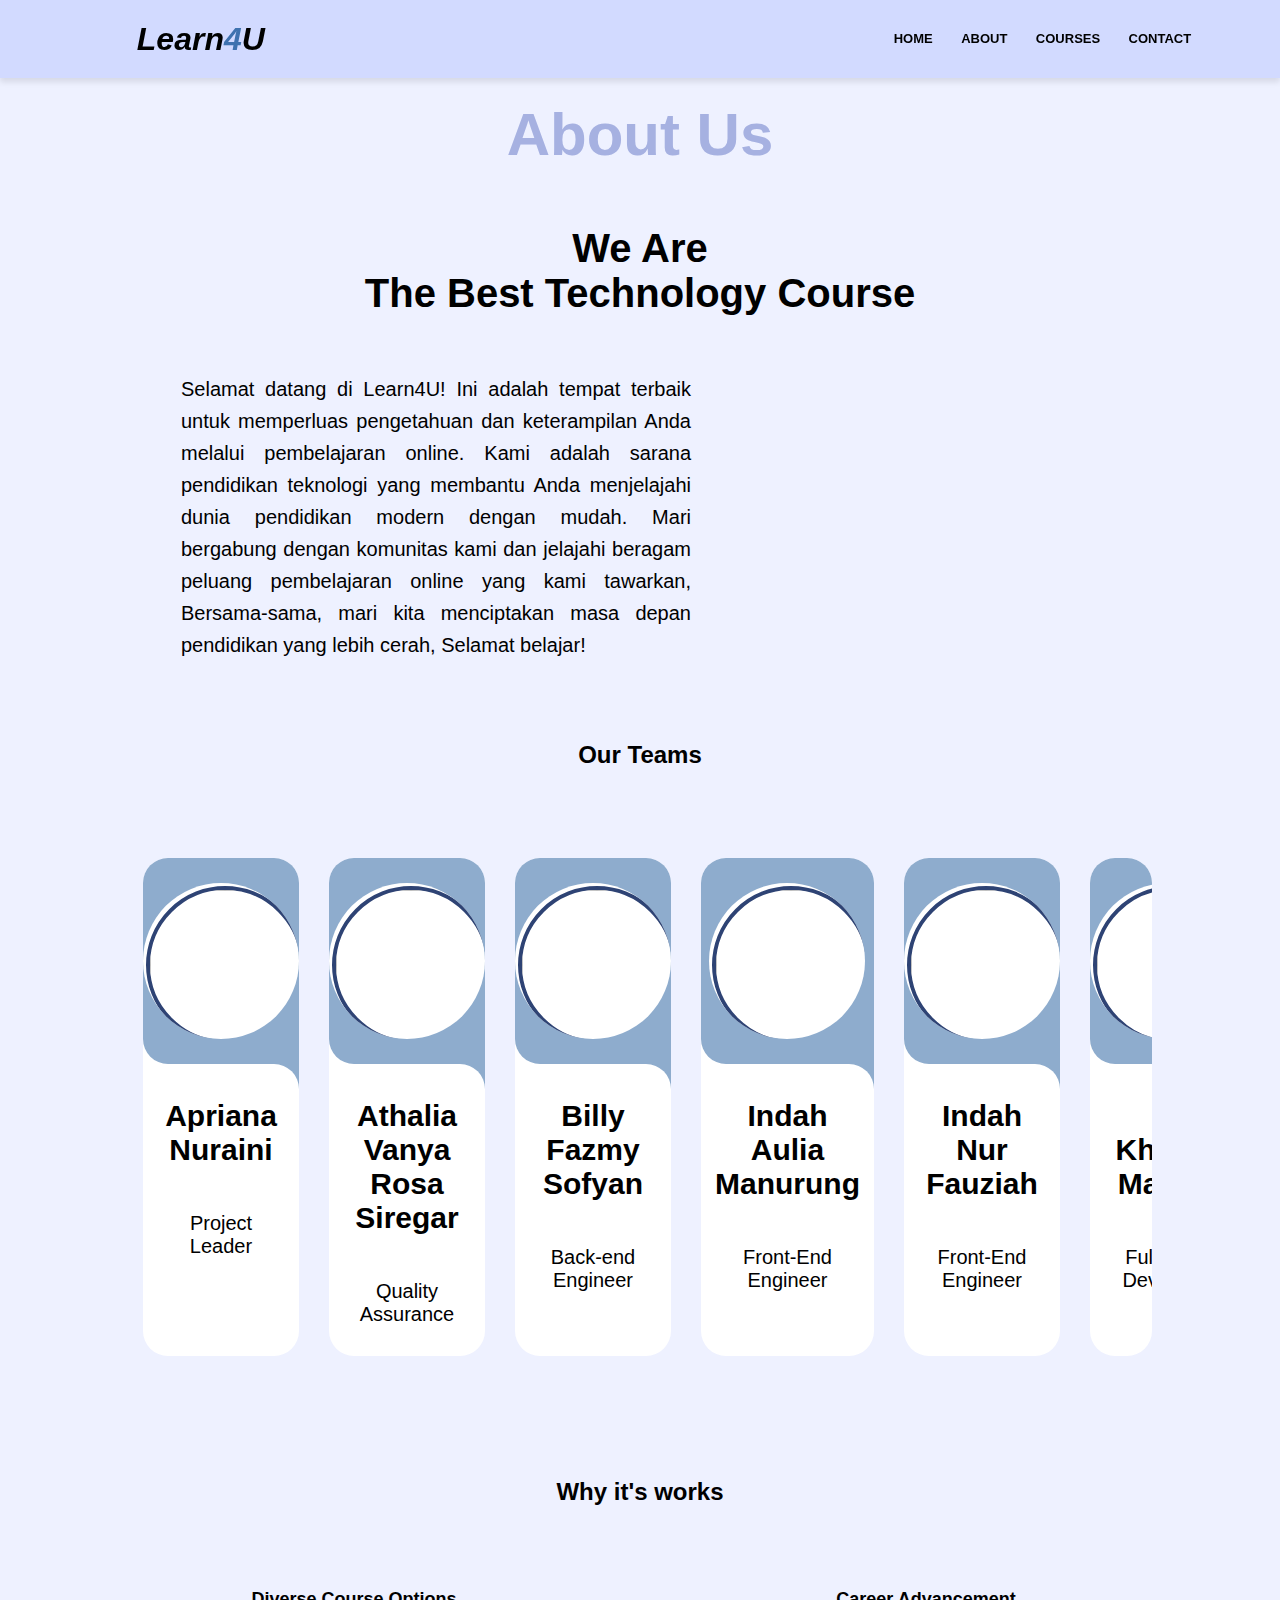
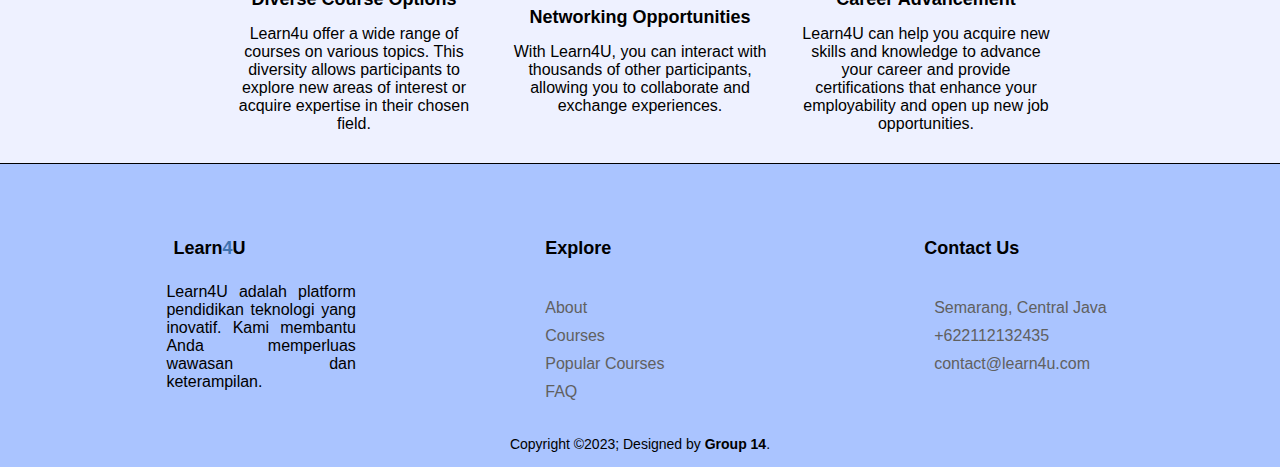
==== commit d260fda1: "update role" ====
--- a/about.html
+++ b/about.html
@@ -145,7 +145,7 @@
           </div>
           <div class="card-content">
             <h2 class="name">M. Khoirul Ma'Arif</h2>
-            <p class="description">Back-end Engineer</p>
+            <p class="description">Full-stack Developer</p>
           </div>
         </div>
       </div>
@@ -213,36 +213,29 @@
               Kami membantu Anda memperluas wawasan dan keterampilan.
             </p>
             <div class="icons">
-              <a href = "https://www.facebook.com">
-                <i class="fa-brands fa-facebook"></i>
-              </a>
-              <a href = "https://www.twitter.com">
-                <i class="fa-brands fa-twitter"></i>
-              </a>
-              <a href = "https://www.instagram.com">
-                <i class="fa-brands fa-instagram"></i>
-              </a>
-              <a href = "https://www.youtobe.com">
-                <i class="fa-brands fa-youtube"></i>
-              </a>
+              <i class="fa-brands fa-facebook"></i>
+              <i class="fa-brands fa-twitter"></i>
+              <i class="fa-brands fa-instagram"></i>
+              <i class="fa-brands fa-linkedin"></i>
             </div>
           </div>
         </div>
 
         <div class="footer-links">
           <h4>Explore</h4>
-          <ul>
-            <li><a href="./about.html">About</a></li>
-            <li><a href="./courses.html">Courses</a></li>
-            <li><a href="./index.html">Popular Courses</a></li>
-            <li><a href="./contact.html">FAQ</a></li>
-
-          </ul>
+          <div class="footer-list">
+            <ul>
+              <li><a href="">About</a></li>
+              <li><a href="">Courses</a></li>
+              <li><a href="">Popular Courses</a></li>
+              <li><a href="">FAQ</a></li>
+            </ul>
+          </div>
         </div>
 
         <div class="footer-links">
           <h4>Contact Us</h4>
-          <div class="location-text">
+          <div class="footer-list">
             <ul>
               <li>
                 <a href="#">
@@ -264,6 +257,7 @@
         </div>
       </div>
     </div>
+    
     <div class="copyright">
       Copyright ©2023; Designed by
       <strong><span class = "designer">Group 14</span></strong>.
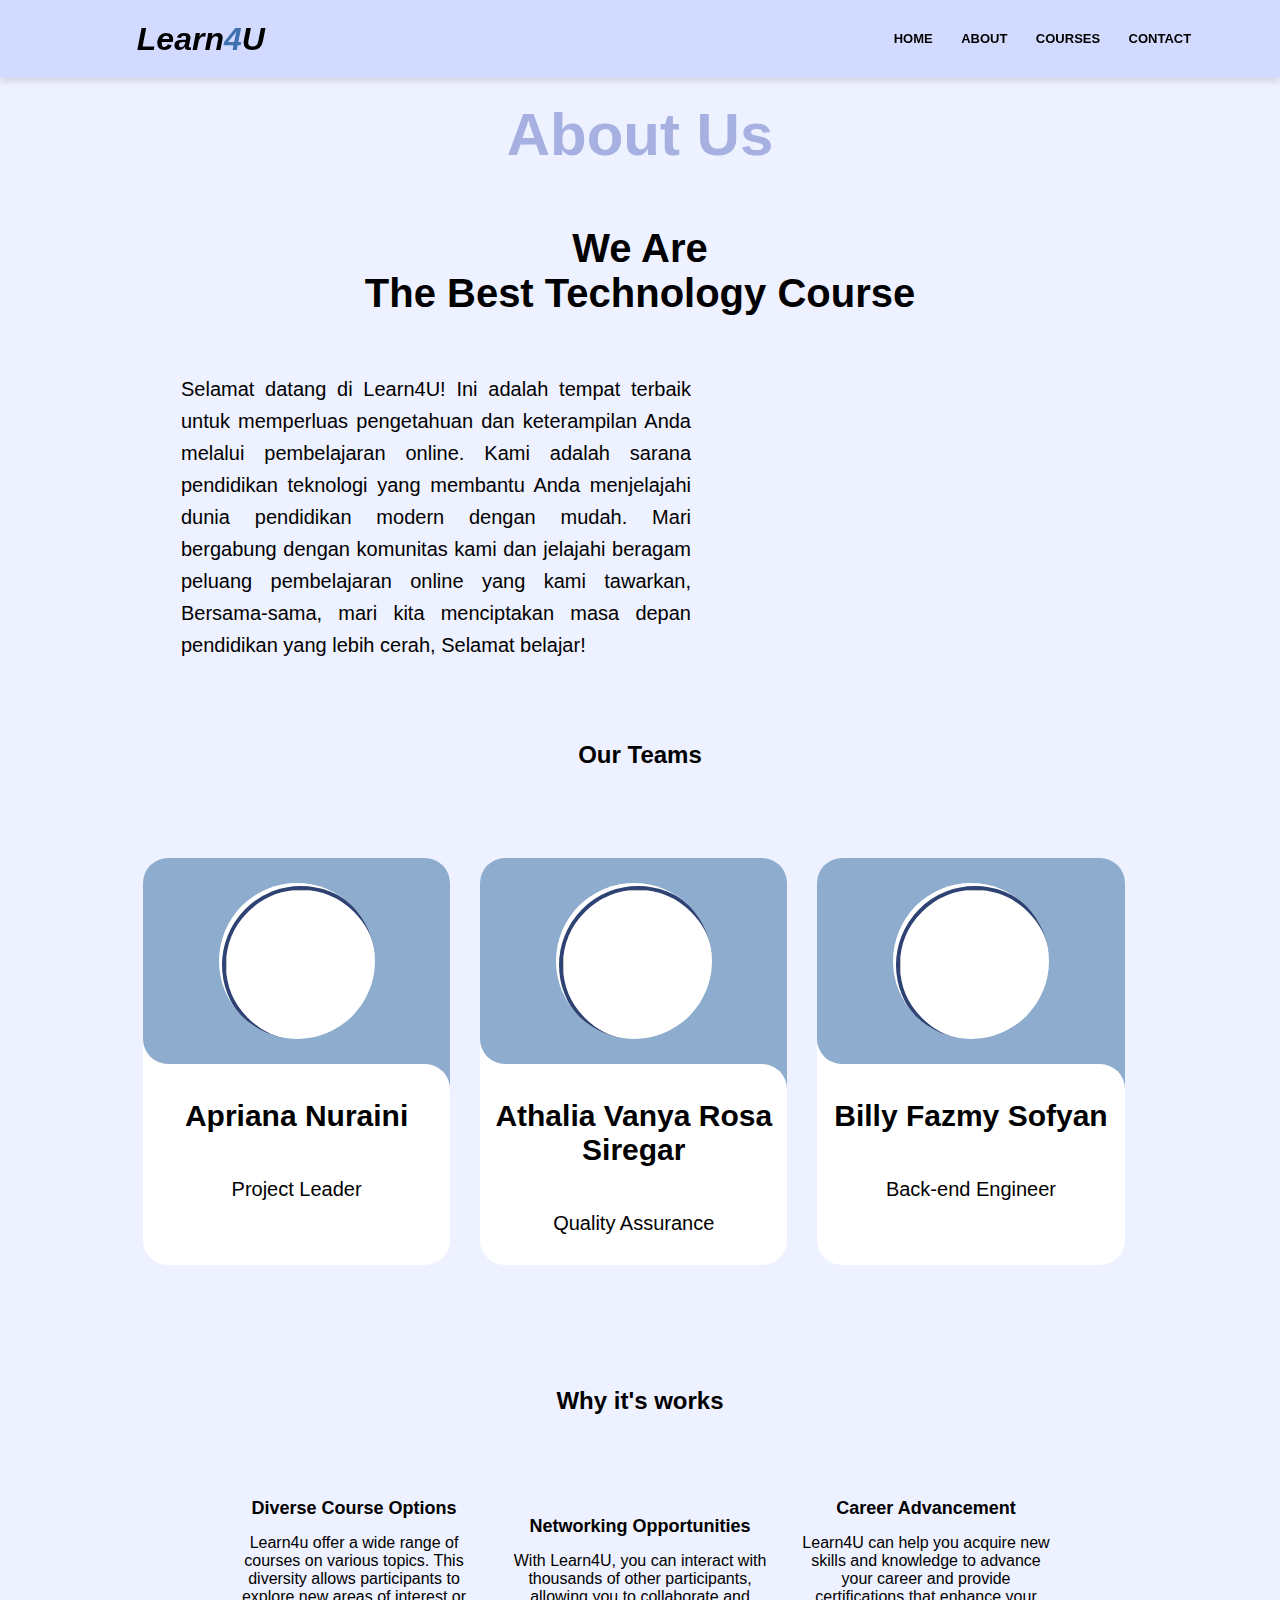
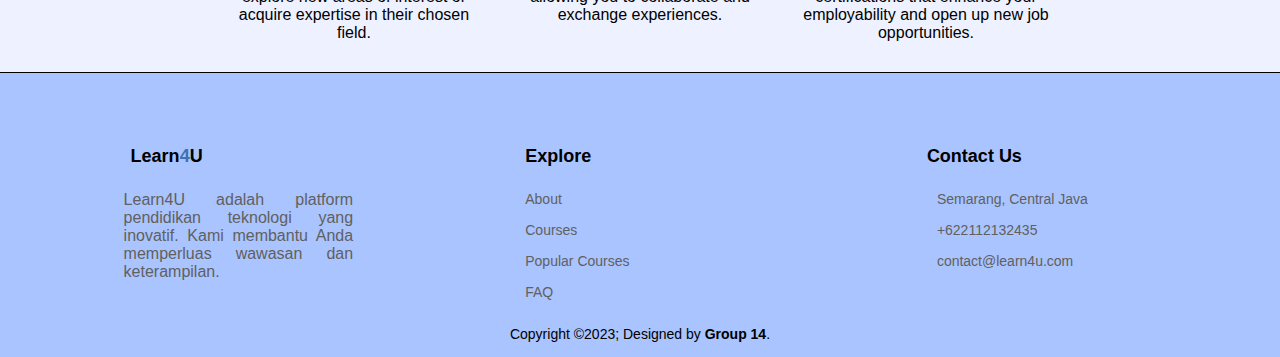
==== commit 611dbf4d: "clean code" ====
--- a/about.html
+++ b/about.html
@@ -196,7 +196,6 @@
     </div>
   </div>
 
-  <!--------- footer --------->
   <!-- Footer -->
   <section class="footer">
     <div class="footer-top">
--- a/assets/css/about.css
+++ b/assets/css/about.css
@@ -1,3 +1,4 @@
+/* Body */
 body {
   font-family: "Roboto", sans-serif;
   margin: 0;
@@ -6,19 +7,20 @@
   background: #EEF1FF;
 }
 
+/* Header */
 .header {
   position: fixed;
   top: 0;
   left: 0;
   right: 0;
   background-color: #D2DAFF;
-  /* border-bottom: 2px solid #8f8f8f; */
   height: fit-content;
   z-index: 10;
   font-weight: bold;
   box-shadow: 0px 4px 6px rgba(0, 0, 0, 0.1);
 }
 
+/* Nav */
 nav {
   display: flex;
   padding: 5px 6%;
@@ -70,6 +72,7 @@
   width: 100%;
 }
 
+/* Title */
 .title {
   margin-top: 100px;
   text-align: center;
@@ -105,6 +108,7 @@
   transition: background 0.5s;
 }
 
+/* Text Box */
 .text-box {
   position: absolute;
   top: 50%;
@@ -121,6 +125,8 @@
   margin: 10px 0 40px;
   font-size: 14px;
 }
+
+/* Section Button */
 .section-btn {
   border: 1px solid #B1B2FF;
   background: transparent;
@@ -132,6 +138,8 @@
 nav .fa {
   display: none;
 }
+
+/* Media query for smaller screens */
 @media (max-width: 768px) {
   .text-box h1 {
     font-size: 20px;
@@ -163,7 +171,6 @@
 }
 
 /*About Us*/
-
 .about-us-row {
   justify-content: center;
 }
@@ -175,7 +182,6 @@
   font-style: normal;
   text-transform: capitalize;
   flex-shrink: 0;
-  /* line-height: 0px; */
 }
 
 .about-us-text-img {
@@ -205,6 +211,7 @@
   height: auto;
 }
 
+/* Media query for smaller screens */
 @media (max-width: 768px) {
   .about-us-img {
     visibility: hidden;
@@ -221,6 +228,7 @@
   }
 }
 
+/* Media query for smaller screens */
 @media (max-width: 1000px) {
   .about-us-img {
     visibility: hidden;
@@ -237,143 +245,6 @@
   }
 }
 
-/* footer */
-/* Footer Container */
-.footer {
-  height: fit-content;
-  background-color: #AAC4FF;
-  padding: 15px 0;
-  border-top: 1px solid #000;
-  display: flex;
-  flex-direction: column;
-  justify-content: center;
-  align-items: center;
-}
-
-/* Footer Rows */
-.footer-row {
-  text-align: left;
-  width: 80%;
-  margin: 0 auto;
-  display: flex;
-  justify-content: space-between;
-  flex-basis: calc(33% - 20px);
-  margin-top: 3%;
-  flex-wrap: wrap;
-}
-
-/* Footer Links Section */
-.footer-links {
-  width: 20%;
-  display: flex;
-  flex-direction: column;
-}
-
-/* Header Inside Footer */
-.footer h4 {
-  color: #000;
-  font-size: 18px;
-}
-
-.footer h4 img {
-  width: 24px;
-  margin-right: 2px;
-  vertical-align: middle;
-}
-
-.footer h4 span {
-  font-weight: 768;
-  color: #3F72AF;
-}
-
-/* Section Text Alignment */
-.section-text {
-  text-align: justify;
-}
-
-/* Footer List Styles */
-.footer ul {
-  list-style: none;
-  padding: 0;
-}
-
-.footer ul li {
-  margin-bottom: 10px;
-}
-
-/* Footer Links */
-.footer a {
-  color: #606060;
-  text-decoration: none;
-}
-
-/* Location Text */
-.location-text {
-  width: 100%;
-  float: left;
-}
-
-.location-text ul {
-  margin: 0;
-  padding: 0;
-}
-
-.location-text li {
-  font-size: 14px;
-  color: #606060;
-  padding: 0 0 5px 0;
-}
-
-.location-text li a {
-  color: #606060;
-}
-
-.location-text li a:hover {
-  color: #606060;
-}
-
-/* Additional Styling */
-.padding_left_10 {
-  padding-left: 10px;
-}
-
-/* Copyright Text */
-.footer .copyright {
-  text-align: center;
-  margin: 0 auto;
-  font-size: 14px;
-}
-
-/* Footer Info */
-.footer .footer-info {
-  font-size: 16px;
-}
-
-.footer .footer-info strong {
-  color: #606060;
-}
-
-@media (max-width: 768px) {
-  .footer-links {
-    width: 50%;
-    flex-wrap: wrap;
-    margin: 0 auto;
-    padding: 0 auto;
-  }
-}
-
-.icons i {
-  color: #606060;
-  margin-right: 10px;
-  cursor: pointer;
-  padding: 18px 0;
-  font-size: 25px;
-}
-.fa-heart {
-  color: #606060;
-}
-
-/* about us page */
 .about-us {
   width: 80%;
   margin: auto;
@@ -479,6 +350,7 @@
   font-size: 16px;
 }
 
+/* Media query for smaller screens */
 @media (max-width: 768px) {
   .why-row {
     width: 80%;
@@ -495,7 +367,7 @@
   }
 }
 
-/*slider*/
+/*Slider*/
 .slide-container {
   margin: 0 auto;
   max-width: 80%;
@@ -515,6 +387,7 @@
   transition: opacity 0.3s ease-in-out, transform 0.3s ease-in-out;
 }
 
+/* Media query for smaller screens */
 @media screen and (min-width: 768px) {
   .card {
     width: 30%;
@@ -600,15 +473,16 @@
 .slider-navBtn button {
   margin: 20px;
   color: #3085C3;
-  background-color: transparent; /* Optional: Remove button background */
-  border: none; /* Optional: Remove button border */
-  font-size: 24px; /* Adjust icon size */
+  background-color: transparent;
+  border: none; 
+  font-size: 24px;
 }
 
 .slider-navBtn button i {
-  font-size: inherit; /* Inherit the font size from the button */
-}
-
+  font-size: inherit;
+}
+
+/* Media query for smaller screens */
 @media screen and (max-width: 768px) {
   .slide-content {
     margin: 0 10px;
@@ -620,13 +494,222 @@
 }
 
 .card.active {
-  /* Add styles for the active (visible) slide */
   opacity: 1;
   transform: scale(1);
 }
 
 .card.inactive {
-  /* Add styles for the inactive (hidden) slides */
   opacity: 0;
   transform: scale(0.8);
 }
+
+/* footer */
+/* Footer Container */
+.footer {
+  height: fit-content;
+  background-color: #AAC4FF;
+  padding: 15px 0;
+  border-top: 1px solid #000;
+  display: flex;
+  flex-direction: column;
+  justify-content: center;
+  align-items: center;
+}
+
+/* Footer Rows */
+.footer-row {
+  text-align: left;
+  width: 80%;
+  margin: 0 auto;
+  display: flex;
+  justify-content: space-between;
+  flex-basis: calc(33% - 20px);
+  margin-top: 3%;
+  flex-wrap: wrap;
+}
+
+/* Footer Links Section */
+.footer-links {
+  width: 20%;
+  display: flex;
+  flex-direction: column;
+}
+
+/* Header Inside Footer */
+.footer h4 {
+  color: #000;
+  font-size: 18px;
+}
+
+.footer h4 img {
+  width: 24px;
+  margin-right: 2px;
+  vertical-align: middle;
+}
+
+.footer h4 span {
+  font-weight: 768;
+  color: #3F72AF;
+}
+
+/* Section Text Alignment */
+.section-text {
+  text-align: justify;
+}
+
+/* Footer List Styles */
+.footer ul {
+  list-style: none;
+  padding: 0;
+}
+
+.footer ul li {
+  margin-bottom: 10px;
+}
+
+/* Footer Links */
+.footer {
+  height: fit-content;
+  background-color: #AAC4FF;
+  padding: 15px 0;
+  border-top: 1px solid #000;
+  display: flex;
+  flex-direction: column;
+  justify-content: center;
+  align-items: center;
+}
+
+/* Footer Rows */
+.footer-row {
+  text-align: left;
+  width: 100%;
+  margin: 0 auto;
+  display: flex;
+  justify-content: space-between;
+  flex-basis: calc(33% - 20px);
+  margin-top: 3%;
+  flex-wrap: wrap;
+}
+
+/* Footer Links Section */
+.footer-links {
+  width: 20%;
+  display: flex;
+  flex-direction: column;
+  padding: 0 5%;
+}
+
+/* Header Inside Footer */
+.footer h4 {
+  color: #000;
+  font-size: 18px;
+}
+
+.footer h4 img {
+  width: 24px;
+  margin-right: 2px;
+  vertical-align: middle;
+}
+
+.footer h4 span {
+  font-weight: 768;
+  color: #3F72AF;
+}
+
+/* Section Text Alignment */
+.section-text {
+  text-align: justify;
+  color: #606060;
+}
+
+/* Footer List Styles */
+.footer ul {
+  list-style: none;
+  padding: 0;
+}
+
+.footer ul li {
+  margin-bottom: 10px;
+}
+
+/* Footer Links */
+.footer a {
+  color: #606060;
+  text-decoration: none;
+}
+
+/* Location Text */
+.footer-list {
+  width: 100%;
+  float: left;
+}
+
+.footer-list ul {
+  margin: 0;
+  padding: 0;
+}
+
+.footer-list li {
+  font-size: 14px;
+  color: #606060;
+  padding: 0 0 5px 0;
+}
+
+.footer-list li a {
+  color: #606060;
+}
+
+.footer-list li a:hover {
+  color: #606060;
+}
+
+/* Additional Styling */
+.padding_left_10 {
+  padding-left: 10px;
+}
+
+/* Copyright Text */
+.footer .copyright {
+  text-align: center;
+  margin: 0 auto;
+  font-size: 14px;
+}
+
+/* Footer Info */
+.footer .footer-info {
+  font-size: 16px;
+}
+
+.footer .footer-info strong {
+  color: #606060;
+}
+
+/* Media query for smaller screens */
+@media (max-width: 768px) {
+  .footer-row {
+    width: 100%;
+    flex-direction: column;
+  }
+
+  .footer-links {
+    width: 70%;
+    flex-wrap: wrap;
+    margin: 0 auto;
+    padding: auto;
+  }
+
+  .footer .copyright {
+    margin: 20px auto 0;
+  }
+}
+
+.icons i {
+  color: #606060;
+  margin-right: 10px;
+  cursor: pointer;
+  padding: 18px 0;
+  font-size: 25px;
+}
+.fa-heart {
+  color: #606060;
+}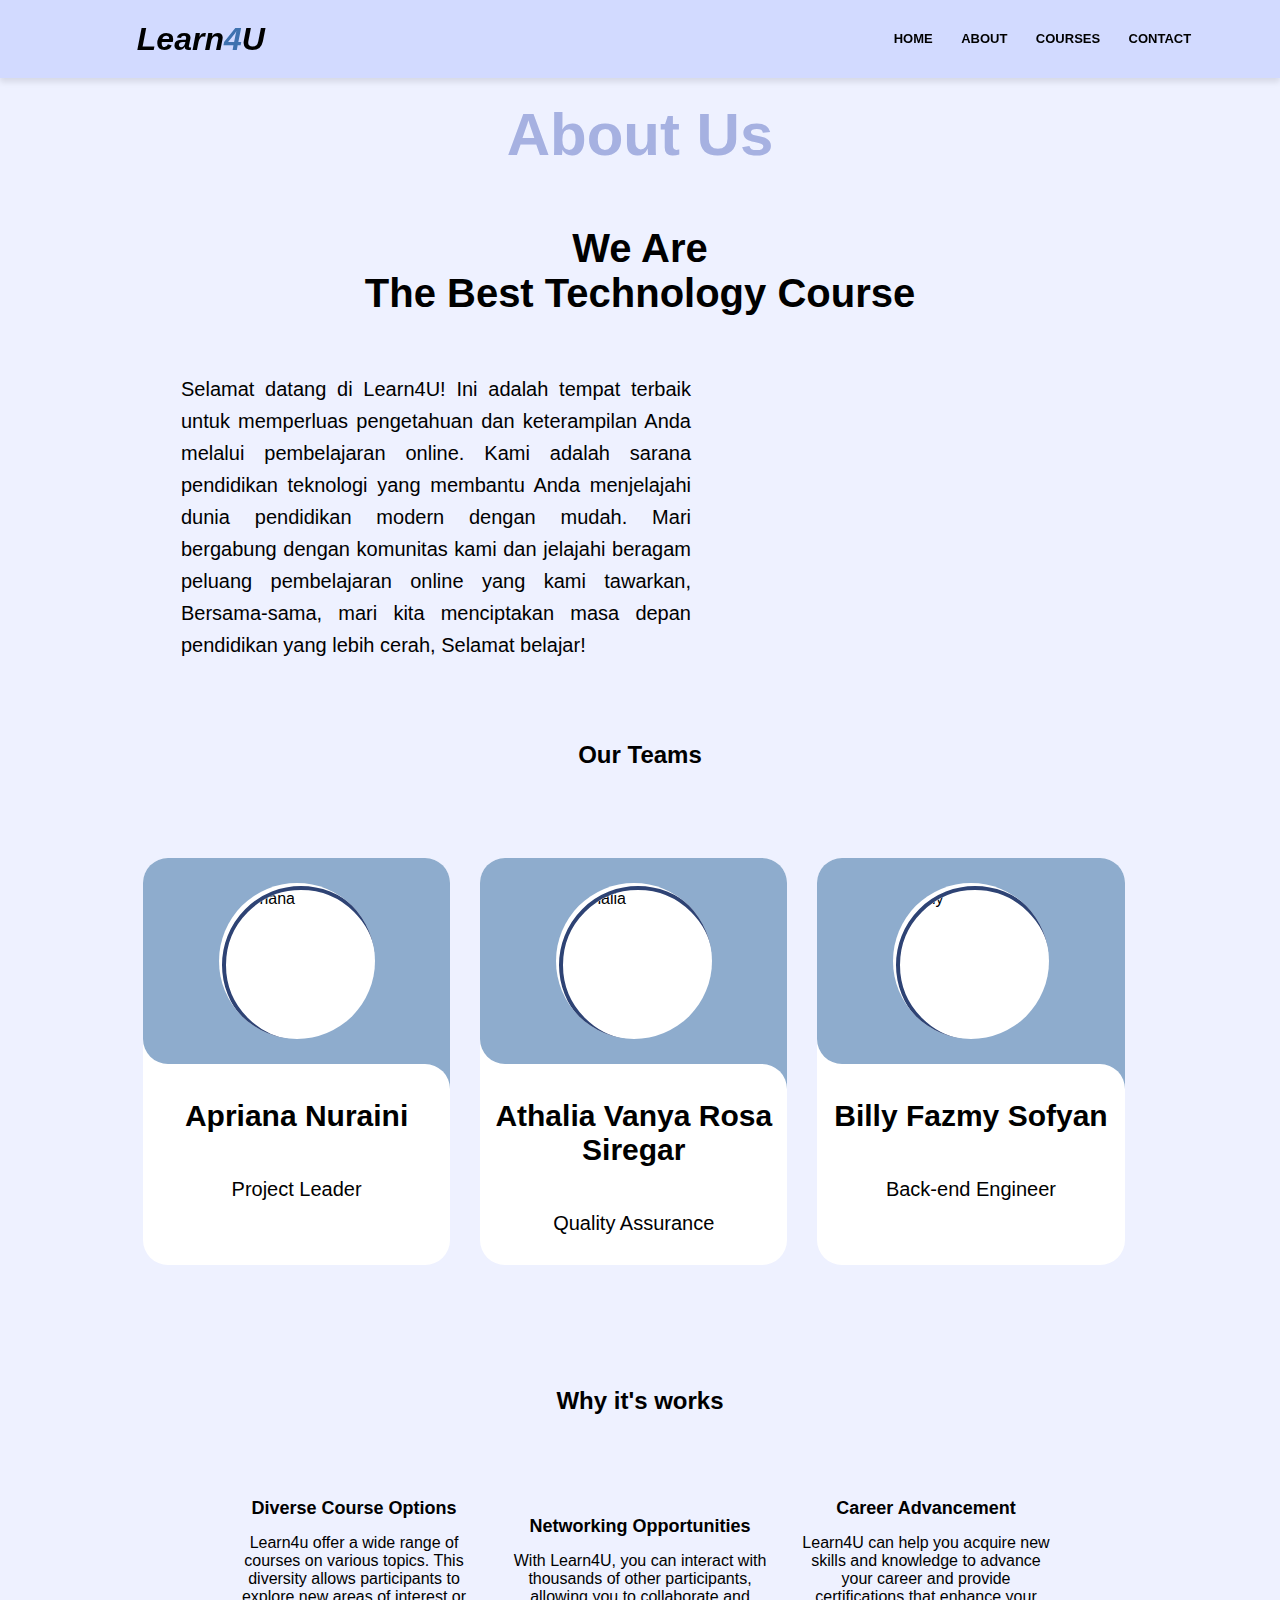
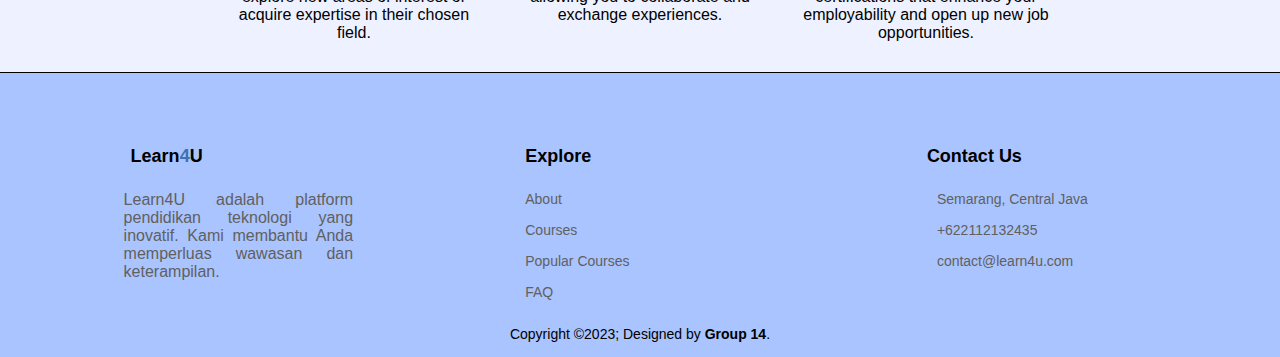
==== commit d4163f02: "card image" ====
--- a/about.html
+++ b/about.html
@@ -38,13 +38,13 @@
     </nav>
   </section>
 
+    <!-- about us -->
   <section class="title">
     <div class="title-text">
       <h1>About Us</h1>
     </div>
   </section>
 
-  <!-- about us content -->
   <section class="about-us" id="about-us">
     <div class="about-us-row">
       <div class="about-col">
@@ -69,6 +69,7 @@
     </div>
   </section>
 
+  <!-- Team -->
   <div class="our-team">
     <div class="our-team-title">
       <h2>Our Teams</h2>
@@ -80,7 +81,7 @@
           <div class="image-content">
             <span class="overlay"></span>
             <div class="card-image">
-              <img src="assets/images/ana.png" alt="" class="card-img">
+              <img src="assets/images/apriana.png" alt="apriana" class="card-img">
             </div>
           </div>
           <div class="card-content">
@@ -92,7 +93,7 @@
           <div class="image-content">
             <span class="overlay"></span>
             <div class="card-image">
-              <img src="assets/images/vanya.png" alt="" class="card-img">
+              <img src="assets/images/athalia.jpeg" alt="athalia" class="card-img">
             </div>
           </div>
           <div class="card-content">
@@ -104,7 +105,7 @@
           <div class="image-content">
             <span class="overlay"></span>
             <div class="card-image">
-              <img src="assets/images/billy.png" alt="" class="card-img">
+              <img src="assets/images/billy.jpeg" alt="billy" class="card-img">
             </div>
           </div>
           <div class="card-content">
@@ -116,7 +117,7 @@
           <div class="image-content">
             <span class="overlay"></span>
             <div class="card-image">
-              <img src="assets/images/indah aulia.png" alt="" class="card-img">
+              <img src="assets/images/indah aulia.png" alt="indah aulia" class="card-img">
             </div>
           </div>
           <div class="card-content">
@@ -128,7 +129,7 @@
           <div class="image-content">
             <span class="overlay"></span>
             <div class="card-image">
-              <img src="assets/images/indah nur.png" alt="" class="card-img">
+              <img src="assets/images/indah nur.jpg" alt="indah nur" class="card-img">
             </div>
           </div>
           <div class="card-content">
@@ -140,7 +141,7 @@
           <div class="image-content">
             <span class="overlay"></span>
             <div class="card-image">
-              <img src="assets/images/arif.png" alt="" class="card-img">
+              <img src="assets/images/arif.jpeg" alt="arif" class="card-img">
             </div>
           </div>
           <div class="card-content">
@@ -156,6 +157,7 @@
     </div>
   </div>
 
+  <!-- why work -->
   <div class="why-work">
     <div class="why-work-title">
       <h2>Why it's works</h2>
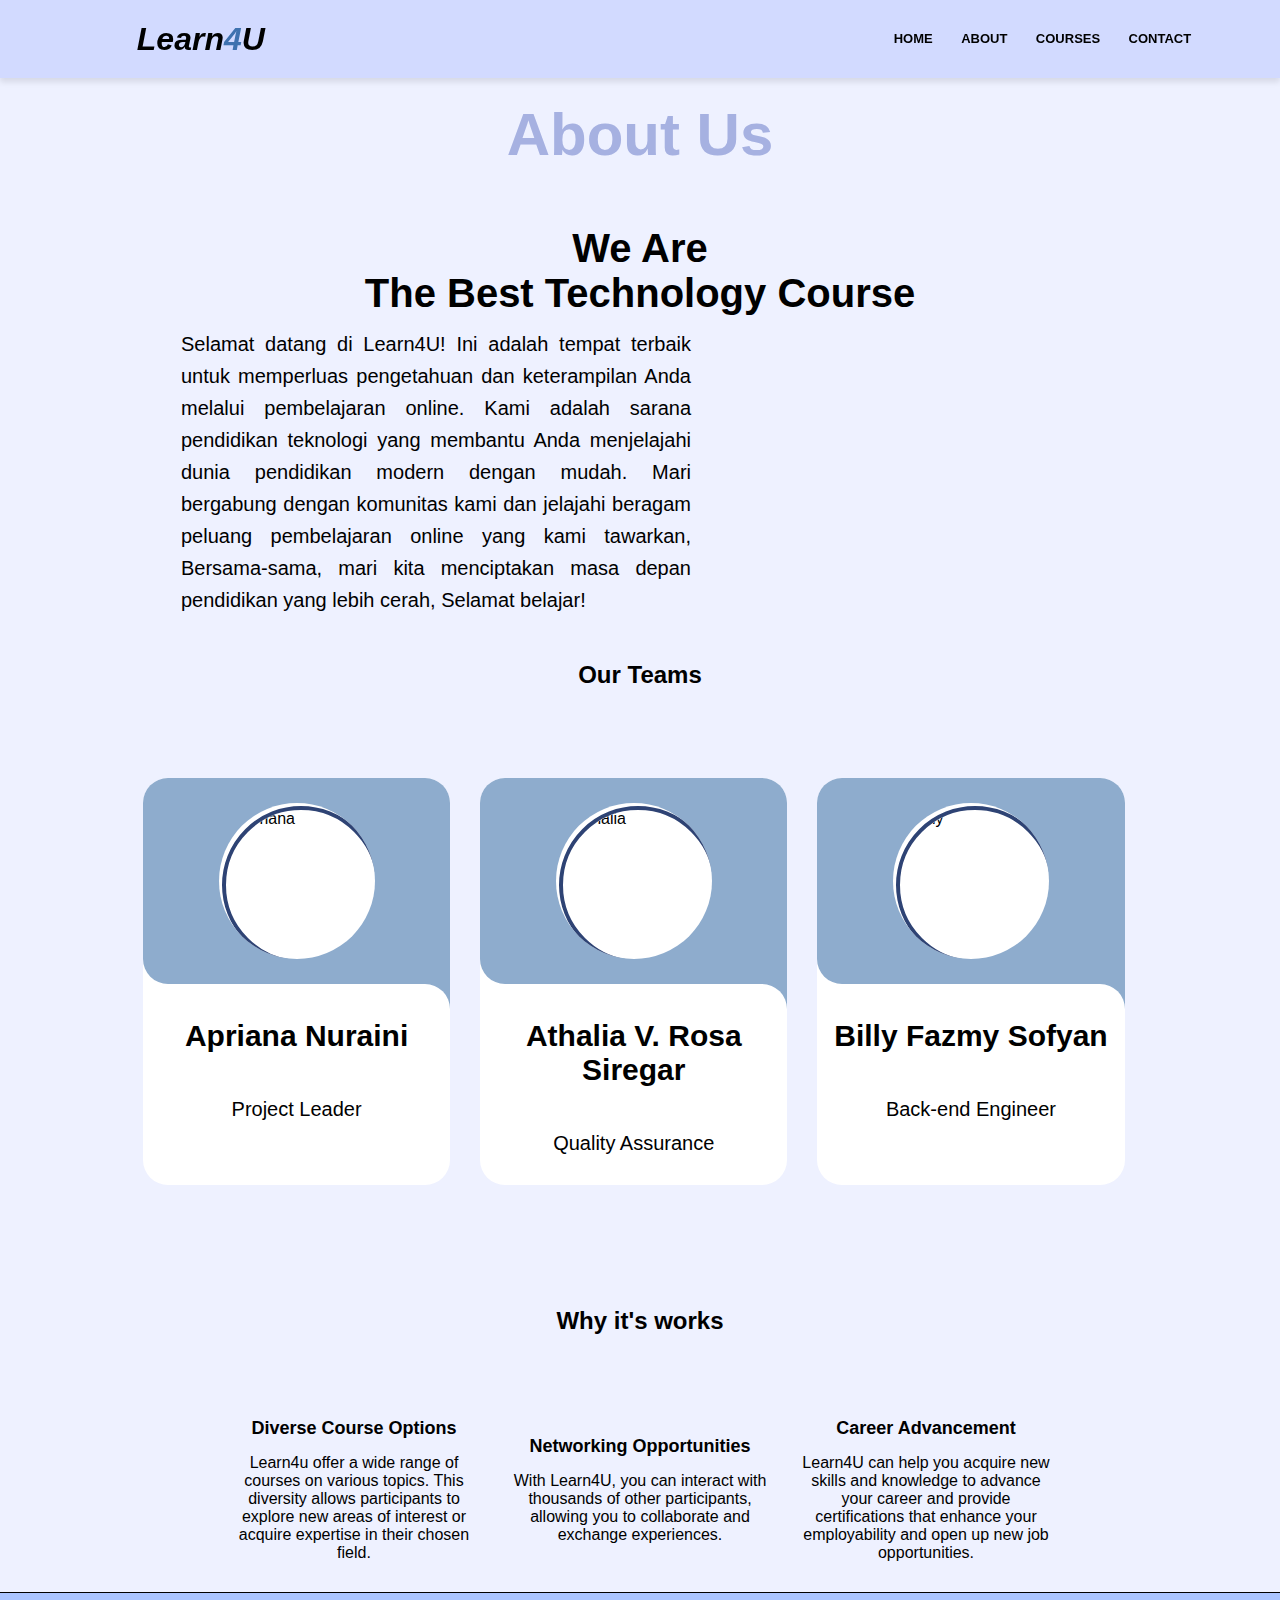
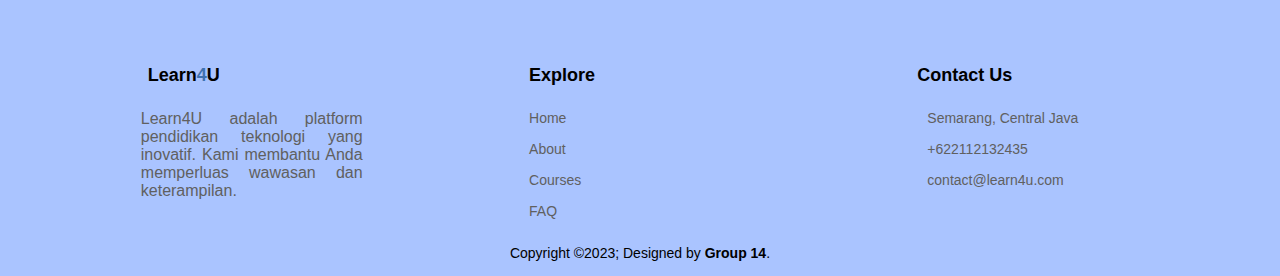
==== commit 0de4c4f3: "fix footer link" ====
--- a/about.html
+++ b/about.html
@@ -1,272 +1,282 @@
-<!DOCTYPE html>
-<html lang="en">
-
-<head>
-  <meta charset="UTF-8" />
-  <meta http-equiv="X-UA-Compatible" content="IE=edge" />
-  <meta name="viewport" content="width=device-width, initial-scale=1.0" />
-  <link rel="icon" href="assets/images/logo.png" type="image/png">
-  <title>Learn4U</title>
-  <link rel="stylesheet" href="assets/css/about.css" />
-  <link rel="preconnect" href="https://fonts.googleapis.com" />
-  <link rel="preconnect" href="https://fonts.gstatic.com" crossorigin />
-  <link href="https://fonts.googleapis.com/css2?family=Noto+Serif:ital,wght@0,400;0,700;1,400;1,700&display=swap"
-    rel="stylesheet" />
-  <link rel="stylesheet" href="https://cdnjs.cloudflare.com/ajax/libs/font-awesome/6.2.1/css/all.min.css"
-    integrity="sha512-MV7K8+y+gLIBoVD59lQIYicR65iaqukzvf/nwasF0nqhPay5w/9lJmVM2hMDcnK1OnMGCdVK+iQrJ7lzPJQd1w=="
-    crossorigin="anonymous" referrerpolicy="no-referrer" />
-
-</head>
-
-<body>
-  <section class="header">
-    <nav>
-      <a href="index.html" class="nav-logo">
-        <img src="./assets/images/logo.png" alt="" />
-        Learn<span>4</span>U
-      </a>
-      <i class="fa-solid fa fa-bars" onclick="showMenu()"></i>
-      <div class="nav-links" id="navLinks">
-        <i class="fa-solid fa fa-xmark" onclick="hideMenu()"></i>
-        <ul>
-          <li><a href="./index.html">HOME</a></li>
-          <li><a href="./about.html">ABOUT</a></li>
-          <li><a href="./courses.html">COURSES</a></li>
-          <li><a href="./contact.html">CONTACT</a></li>
-        </ul>
-      </div>
-    </nav>
-  </section>
-
-    <!-- about us -->
-  <section class="title">
-    <div class="title-text">
-      <h1>About Us</h1>
-    </div>
-  </section>
-
-  <section class="about-us" id="about-us">
-    <div class="about-us-row">
-      <div class="about-col">
-        <div class="about-us-title">
-          <h1>We are <br> the best technology course</h1>
-        </div>
-        <div class="about-us-text-img">
-          <div class="about-us-text">
-            </p>
-            Selamat datang di Learn4U!
-            Ini adalah tempat terbaik untuk memperluas pengetahuan dan keterampilan Anda melalui pembelajaran online.
-            Kami adalah sarana pendidikan teknologi yang membantu Anda menjelajahi dunia pendidikan modern dengan mudah.
-            Mari bergabung dengan komunitas kami dan jelajahi beragam peluang pembelajaran online yang kami tawarkan,
-            Bersama-sama, mari kita menciptakan masa depan pendidikan yang lebih cerah,
-            Selamat belajar!</p>
-          </div>
-          <div class="about-us-img">
-            <img src="assets/images/about.jpg" alt="">
-          </div>
-        </div>
-      </div>
-    </div>
-  </section>
-
-  <!-- Team -->
-  <div class="our-team">
-    <div class="our-team-title">
-      <h2>Our Teams</h2>
-      <img src="./assets/images/about bottom.png" alt="" />
-    </div>
-    <div class="slide-container">
-      <div class="slide-content">
-        <div class="card">
-          <div class="image-content">
-            <span class="overlay"></span>
-            <div class="card-image">
-              <img src="assets/images/apriana.png" alt="apriana" class="card-img">
-            </div>
-          </div>
-          <div class="card-content">
-            <h2 class="name">Apriana Nuraini</h2>
-            <p class="description">Project Leader</p>
-          </div>
-        </div>
-        <div class="card">
-          <div class="image-content">
-            <span class="overlay"></span>
-            <div class="card-image">
-              <img src="assets/images/athalia.jpeg" alt="athalia" class="card-img">
-            </div>
-          </div>
-          <div class="card-content">
-            <h2 class="name">Athalia Vanya Rosa Siregar</h2>
-            <p class="description">Quality Assurance</p>
-          </div>
-        </div>
-        <div class="card">
-          <div class="image-content">
-            <span class="overlay"></span>
-            <div class="card-image">
-              <img src="assets/images/billy.jpeg" alt="billy" class="card-img">
-            </div>
-          </div>
-          <div class="card-content">
-            <h2 class="name">Billy Fazmy Sofyan</h2>
-            <p class="description">Back-end Engineer</p>
-          </div>
-        </div>
-        <div class="card">
-          <div class="image-content">
-            <span class="overlay"></span>
-            <div class="card-image">
-              <img src="assets/images/indah aulia.png" alt="indah aulia" class="card-img">
-            </div>
-          </div>
-          <div class="card-content">
-            <h2 class="name">Indah Aulia Manurung</h2>
-            <p class="description">Front-End Engineer</p>
-          </div>
-        </div>
-        <div class="card">
-          <div class="image-content">
-            <span class="overlay"></span>
-            <div class="card-image">
-              <img src="assets/images/indah nur.jpg" alt="indah nur" class="card-img">
-            </div>
-          </div>
-          <div class="card-content">
-            <h2 class="name">Indah Nur Fauziah</h2>
-            <p class="description">Front-End Engineer</p>
-          </div>
-        </div>
-        <div class="card">
-          <div class="image-content">
-            <span class="overlay"></span>
-            <div class="card-image">
-              <img src="assets/images/arif.jpeg" alt="arif" class="card-img">
-            </div>
-          </div>
-          <div class="card-content">
-            <h2 class="name">M. Khoirul Ma'Arif</h2>
-            <p class="description">Full-stack Developer</p>
-          </div>
-        </div>
-      </div>
-    </div>
-    <div class="slider-navBtn">
-      <button id="prevBtn"><i class="fas fa-chevron-left"></i></button>
-      <button id="nextBtn"><i class="fas fa-chevron-right"></i></button>
-    </div>
-  </div>
-
-  <!-- why work -->
-  <div class="why-work">
-    <div class="why-work-title">
-      <h2>Why it's works</h2>
-      <img src="./assets/images/about bottom2.png" alt="" />
-    </div>
-    <div class="why-row">
-      <div class="why-col">
-        <div class="why-img">
-          <img src="./assets/images/personalized.png" alt="" />
-        </div>
-        <div class="why-title">
-          Diverse Course Options
-        </div>
-        <div class="why-text">Learn4u offer a wide range of courses on various topics. This diversity allows participants
-          to explore new areas of interest or acquire expertise in their chosen field.</div>
-      </div>
-      <div class="why-col">
-        <div class="why-img">
-          <img src="./assets/images/trust.png" alt="" />
-        </div>
-        <div class="why-title">
-          Networking Opportunities
-        </div>
-        <div class="why-text">With Learn4U, you can interact with thousands of other participants, 
-          allowing you to collaborate and
-          exchange experiences.</div>
-      </div>
-      <div class="why-col">
-        <div class="why-img">
-          <img src="./assets/images/tools.png" alt="" />
-        </div>
-        <div class="why-title">
-          Career Advancement
-        </div>
-        <div class="why-text">Learn4U can help you acquire new skills and knowledge to advance your career and provide certifications
-          that enhance your employability and open up new job opportunities.</div>
-      </div>
-    </div>
-  </div>
-
-  <!-- Footer -->
-  <section class="footer">
-    <div class="footer-top">
-      <div class="footer-row">
-
-        <div class="footer-links">
-          <div class="footer-info">
-            <h4>
-              <img src="./assets/images/logo.png" alt="" />
-              Learn<span>4</span>U
-            </h4>
-            <p class="section-text">
-              Learn4U adalah platform pendidikan teknologi yang inovatif.
-              Kami membantu Anda memperluas wawasan dan keterampilan.
-            </p>
-            <div class="icons">
-              <i class="fa-brands fa-facebook"></i>
-              <i class="fa-brands fa-twitter"></i>
-              <i class="fa-brands fa-instagram"></i>
-              <i class="fa-brands fa-linkedin"></i>
-            </div>
-          </div>
-        </div>
-
-        <div class="footer-links">
-          <h4>Explore</h4>
-          <div class="footer-list">
-            <ul>
-              <li><a href="">About</a></li>
-              <li><a href="">Courses</a></li>
-              <li><a href="">Popular Courses</a></li>
-              <li><a href="">FAQ</a></li>
-            </ul>
-          </div>
-        </div>
-
-        <div class="footer-links">
-          <h4>Contact Us</h4>
-          <div class="footer-list">
-            <ul>
-              <li>
-                <a href="#">
-                  <i class="fa fa-map-marker" aria-hidden="true"></i><span class="padding_left_10"> Semarang, Central Java</span>
-                </a>
-              </li>
-              <li>
-                <a href="#">
-                  <i class="fa fa-phone" aria-hidden="true"></i><span class="padding_left_10">+622112132435</span>
-                </a>
-              </li>
-              <li>
-                <a href="#">
-                <i class="fa fa-envelope" aria-hidden="true"></i><span class="padding_left_10">contact@learn4u.com</span>
-                </a>
-              </li>
-            </ul>
-          </div>
-        </div>
-      </div>
-    </div>
-    
-    <div class="copyright">
-      Copyright ©2023; Designed by
-      <strong><span class = "designer">Group 14</span></strong>.
-    </div>
-  </section>
-
-  <script src="assets/js/script.js"></script>
-  <script src="assets/js/about.js"></script>
-
-</body>
+<!DOCTYPE html>
+<html lang="en">
+
+<head>
+  <meta charset="UTF-8" />
+  <meta http-equiv="X-UA-Compatible" content="IE=edge" />
+  <meta name="viewport" content="width=device-width, initial-scale=1.0" />
+  <link rel="icon" href="assets/images/logo.png" type="image/png">
+  <title>Learn4U</title>
+  <link rel="stylesheet" href="assets/css/about.css" />
+  <link rel="preconnect" href="https://fonts.googleapis.com" />
+  <link rel="preconnect" href="https://fonts.gstatic.com" crossorigin />
+  <link href="https://fonts.googleapis.com/css2?family=Noto+Serif:ital,wght@0,400;0,700;1,400;1,700&display=swap"
+    rel="stylesheet" />
+  <link rel="stylesheet" href="https://cdnjs.cloudflare.com/ajax/libs/font-awesome/6.2.1/css/all.min.css"
+    integrity="sha512-MV7K8+y+gLIBoVD59lQIYicR65iaqukzvf/nwasF0nqhPay5w/9lJmVM2hMDcnK1OnMGCdVK+iQrJ7lzPJQd1w=="
+    crossorigin="anonymous" referrerpolicy="no-referrer" />
+
+</head>
+
+<body>
+  <section class="header">
+    <nav>
+      <a href="index.html" class="nav-logo">
+        <img src="./assets/images/logo.png" alt="" />
+        Learn<span>4</span>U
+      </a>
+      <i class="fa-solid fa fa-bars" onclick="showMenu()"></i>
+      <div class="nav-links" id="navLinks">
+        <i class="fa-solid fa fa-xmark" onclick="hideMenu()"></i>
+        <ul>
+          <li><a href="./index.html">HOME</a></li>
+          <li><a href="./about.html">ABOUT</a></li>
+          <li><a href="./courses.html">COURSES</a></li>
+          <li><a href="./contact.html">CONTACT</a></li>
+        </ul>
+      </div>
+    </nav>
+  </section>
+
+    <!-- about us -->
+    <section class="title">
+      <div class="title-text">
+        <h1>About Us</h1>
+      </div>
+    </section>
+    
+    <section class="about-us" id="about-us">
+      <div class="about-us-row">
+        <div class="about-col">
+          <div class="about-us-title">
+            <h1>We are <br> the best technology course</h1>
+          </div>
+          <div class="about-us-text-img">
+            <div class="about-us-text">
+              <p>
+                Selamat datang di Learn4U!
+                Ini adalah tempat terbaik untuk memperluas pengetahuan dan keterampilan Anda melalui pembelajaran online.
+                Kami adalah sarana pendidikan teknologi yang membantu Anda menjelajahi dunia pendidikan modern dengan mudah.
+                Mari bergabung dengan komunitas kami dan jelajahi beragam peluang pembelajaran online yang kami tawarkan,
+                Bersama-sama, mari kita menciptakan masa depan pendidikan yang lebih cerah,
+                Selamat belajar!
+              </p>
+            </div>
+            <div class="about-us-img">
+              <img src="assets/images/about.jpg" alt="">
+            </div>
+          </div>
+        </div>
+      </div>
+    </section>
+    
+  <!-- Team -->
+  <div class="our-team">
+    <div class="our-team-title">
+      <h2>Our Teams</h2>
+      <img src="./assets/images/about bottom.png" alt="" />
+    </div>
+    
+    <div class="slide-container">
+      <div class="slide-content">
+        <div class="card">
+          <div class="image-content">
+            <span class="overlay"></span>
+            <div class="card-image">
+              <img src="assets/images/apriana.png" alt="apriana" class="card-img">
+            </div>
+          </div>
+          <div class="card-content">
+            <h2 class="name">Apriana Nuraini</h2>
+            <p class="description">Project Leader</p>
+          </div>
+        </div>
+        <div class="card">
+          <div class="image-content">
+            <span class="overlay"></span>
+            <div class="card-image">
+              <img src="assets/images/athalia.jpeg" alt="athalia" class="card-img">
+            </div>
+          </div>
+          <div class="card-content">
+            <h2 class="name">Athalia V. Rosa Siregar</h2>
+            <p class="description">Quality Assurance</p>
+          </div>
+        </div>
+        <div class="card">
+          <div class="image-content">
+            <span class="overlay"></span>
+            <div class="card-image">
+              <img src="assets/images/billy.jpeg" alt="billy" class="card-img">
+            </div>
+          </div>
+          <div class="card-content">
+            <h2 class="name">Billy Fazmy Sofyan</h2>
+            <p class="description">Back-end Engineer</p>
+          </div>
+        </div>
+        <div class="card">
+          <div class="image-content">
+            <span class="overlay"></span>
+            <div class="card-image">
+              <img src="assets/images/indah.jpeg" alt="indah aulia" class="card-img">
+            </div>
+          </div>
+          <div class="card-content">
+            <h2 class="name">Indah Aulia Manurung</h2>
+            <p class="description">Front-End Engineer</p>
+          </div>
+        </div>
+        <div class="card">
+          <div class="image-content">
+            <span class="overlay"></span>
+            <div class="card-image">
+              <img src="assets/images/indah nur.jpg" alt="indah nur" class="card-img">
+            </div>
+          </div>
+          <div class="card-content">
+            <h2 class="name">Indah Nur Fauziah</h2>
+            <p class="description">Front-End Engineer</p>
+          </div>
+        </div>
+        <div class="card">
+          <div class="image-content">
+            <span class="overlay"></span>
+            <div class="card-image">
+              <img src="assets/images/arif.jpeg" alt="arif" class="card-img">
+            </div>
+          </div>
+          <div class="card-content">
+            <h2 class="name">M. Khoirul Ma'Arif</h2>
+            <p class="description">Full-stack Developer</p>
+          </div>
+        </div>
+      </div>
+    </div>
+    <div class="slider-navBtn">
+      <button id="prevBtn"><i class="fas fa-chevron-left"></i></button>
+      <button id="nextBtn"><i class="fas fa-chevron-right"></i></button>
+    </div>
+  </div>
+
+  <!-- why work -->
+  <div class="why-work">
+    <div class="why-work-title">
+      <h2>Why it's works</h2>
+      <img src="./assets/images/about bottom2.png" alt="" />
+    </div>
+    <div class="why-row">
+      <div class="why-col">
+        <div class="why-img">
+          <img src="./assets/images/personalized.png" alt="" />
+        </div>
+        <div class="why-title">
+          Diverse Course Options
+        </div>
+        <div class="why-text">Learn4u offer a wide range of courses on various topics. This diversity allows participants
+          to explore new areas of interest or acquire expertise in their chosen field.</div>
+      </div>
+      <div class="why-col">
+        <div class="why-img">
+          <img src="./assets/images/trust.png" alt="" />
+        </div>
+        <div class="why-title">
+          Networking Opportunities
+        </div>
+        <div class="why-text">With Learn4U, you can interact with thousands of other participants, 
+          allowing you to collaborate and
+          exchange experiences.</div>
+      </div>
+      <div class="why-col">
+        <div class="why-img">
+          <img src="./assets/images/tools.png" alt="" />
+        </div>
+        <div class="why-title">
+          Career Advancement
+        </div>
+        <div class="why-text">Learn4U can help you acquire new skills and knowledge to advance your career and provide certifications
+          that enhance your employability and open up new job opportunities.</div>
+      </div>
+    </div>
+  </div>
+
+  <!-- Footer -->
+  <section class="footer">
+    <div class="footer-top">
+      <div class="footer-row">
+
+        <div class="footer-links">
+          <div class="footer-info">
+            <h4>
+              <img src="./assets/images/logo.png" alt="" />
+              Learn<span>4</span>U
+            </h4>
+            <p class="section-text">
+              Learn4U adalah platform pendidikan teknologi yang inovatif.
+              Kami membantu Anda memperluas wawasan dan keterampilan.
+            </p>
+            <div class="icons">
+              <a href="https://www.facebook.com">
+                <i class="fa-brands fa-facebook"> </i>
+              </a>
+              <a href="https://www.twitter.com">
+                <i class="fa-brands fa-twitter"> </i>
+              </a>
+              <a href="https://www.instagram.com">
+                <i class="fa-brands fa-instagram"> </i>
+              </a>
+              <a href="https://www.youtube.com">
+                <i class="fa-brands fa-youtube"></i>
+              </a>
+            </div>
+          </div>
+        </div>
+
+        <div class="footer-links">
+          <h4>Explore</h4>
+          <div class="footer-list">
+            <ul>
+              <li><a href="index.html">Home</a></li>
+              <li><a href="about.html">About</a></li>
+              <li><a href="courses.html">Courses</a></li>
+              <li><a href="contact.html">FAQ</a></li>
+            </ul>
+          </div>
+        </div>
+
+        <div class="footer-links">
+          <h4>Contact Us</h4>
+          <div class="footer-list">
+            <ul>
+              <li>
+                <a href="#">
+                  <i class="fa fa-map-marker" aria-hidden="true"></i><span class="padding_left_10"> Semarang, Central Java</span>
+                </a>
+              </li>
+              <li>
+                <a href="#">
+                  <i class="fa fa-phone" aria-hidden="true"></i><span class="padding_left_10">+622112132435</span>
+                </a>
+              </li>
+              <li>
+                <a href="#">
+                <i class="fa fa-envelope" aria-hidden="true"></i><span class="padding_left_10">contact@learn4u.com</span>
+                </a>
+              </li>
+            </ul>
+          </div>
+        </div>
+      </div>
+    </div>
+    
+    <div class="copyright">
+      Copyright ©2023; Designed by
+      <strong><span class = "designer">Group 14</span></strong>.
+    </div>
+  </section>
+
+  <script src="assets/js/script.js"></script>
+  <script src="assets/js/about.js"></script>
+
+</body>
 </html>